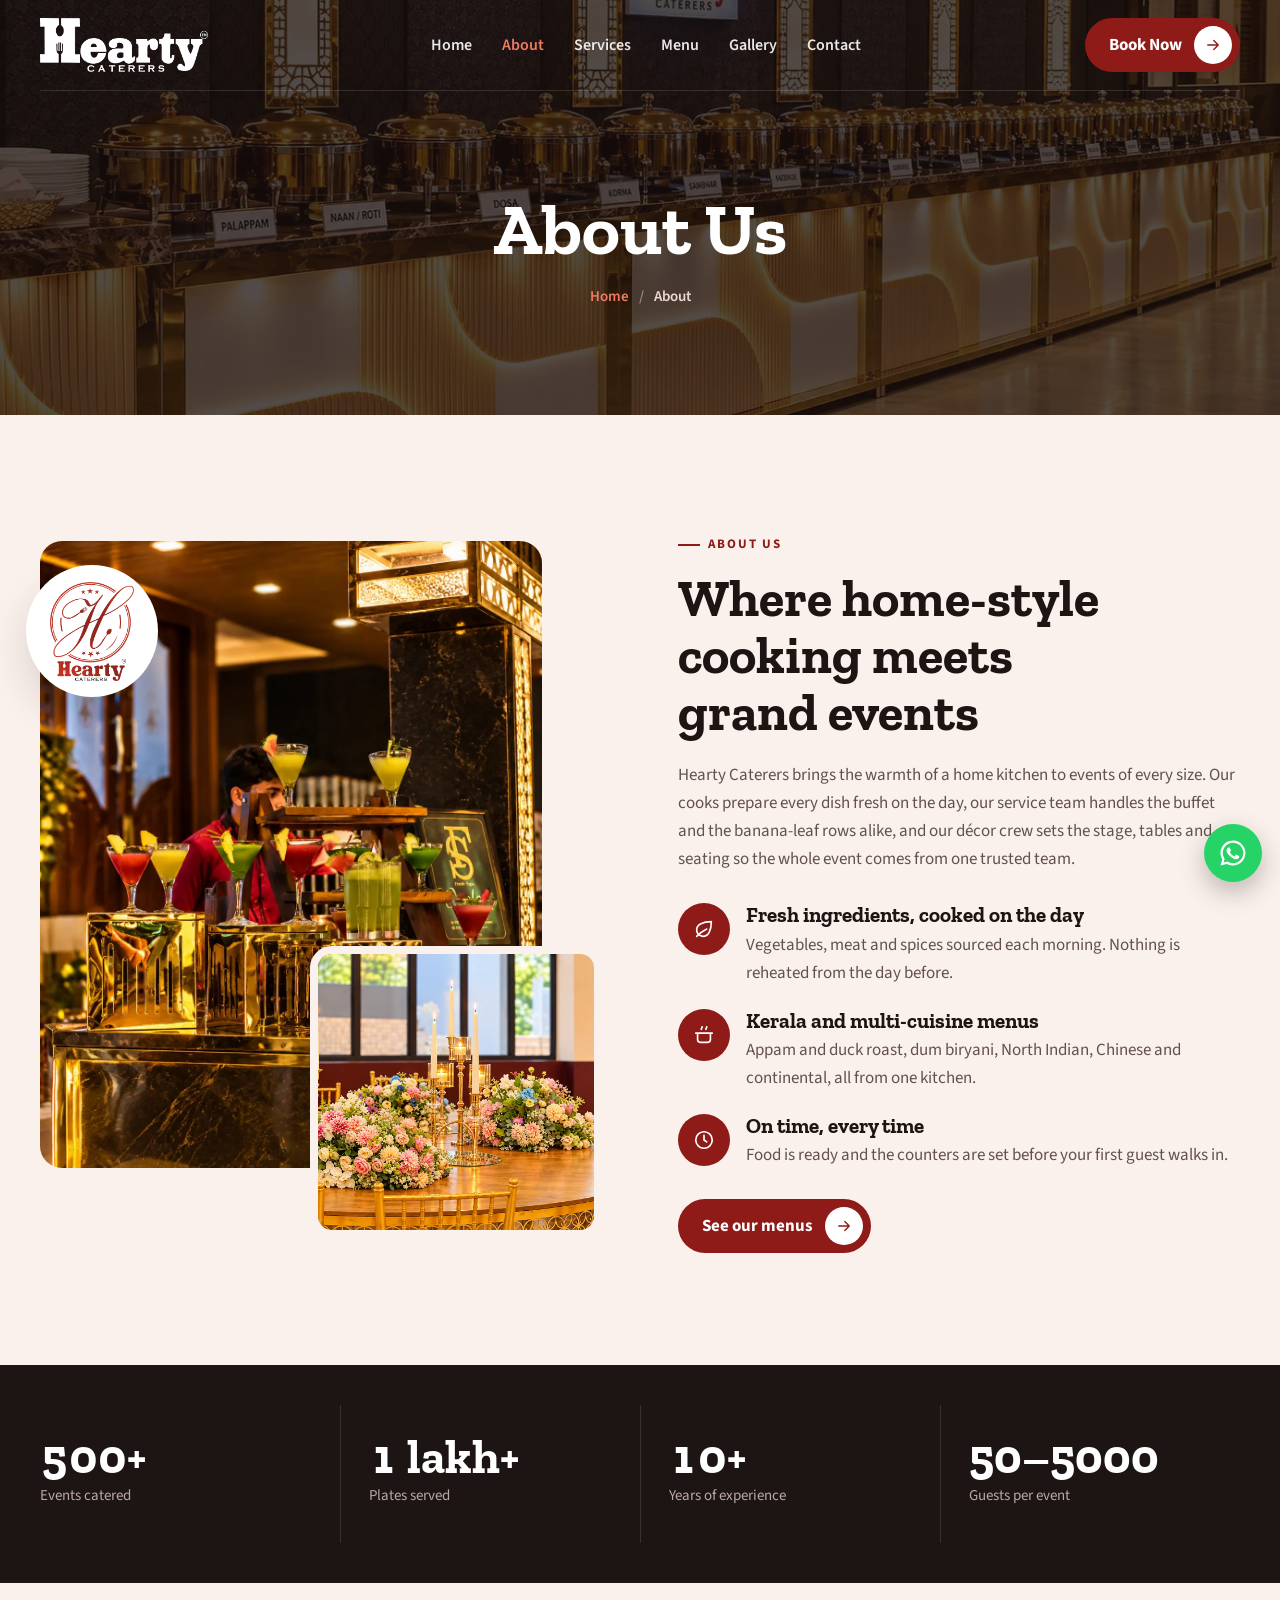
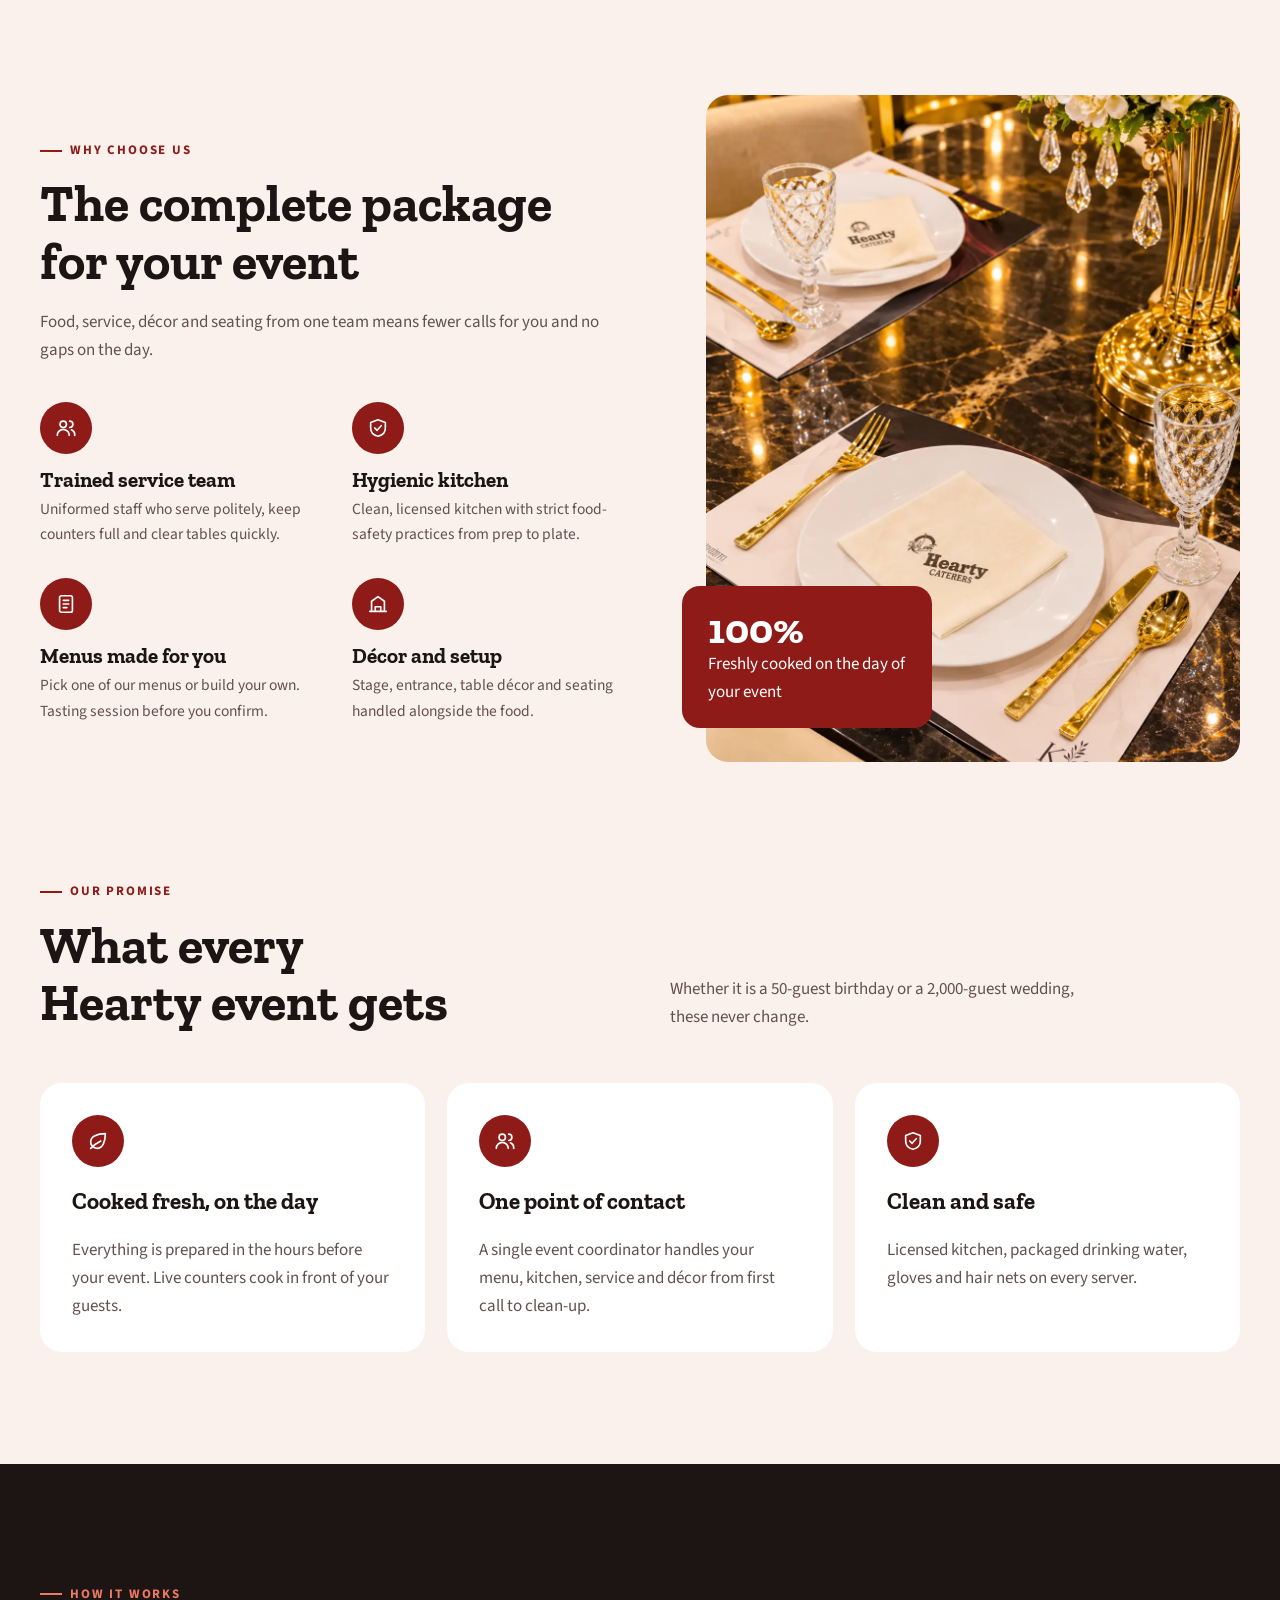
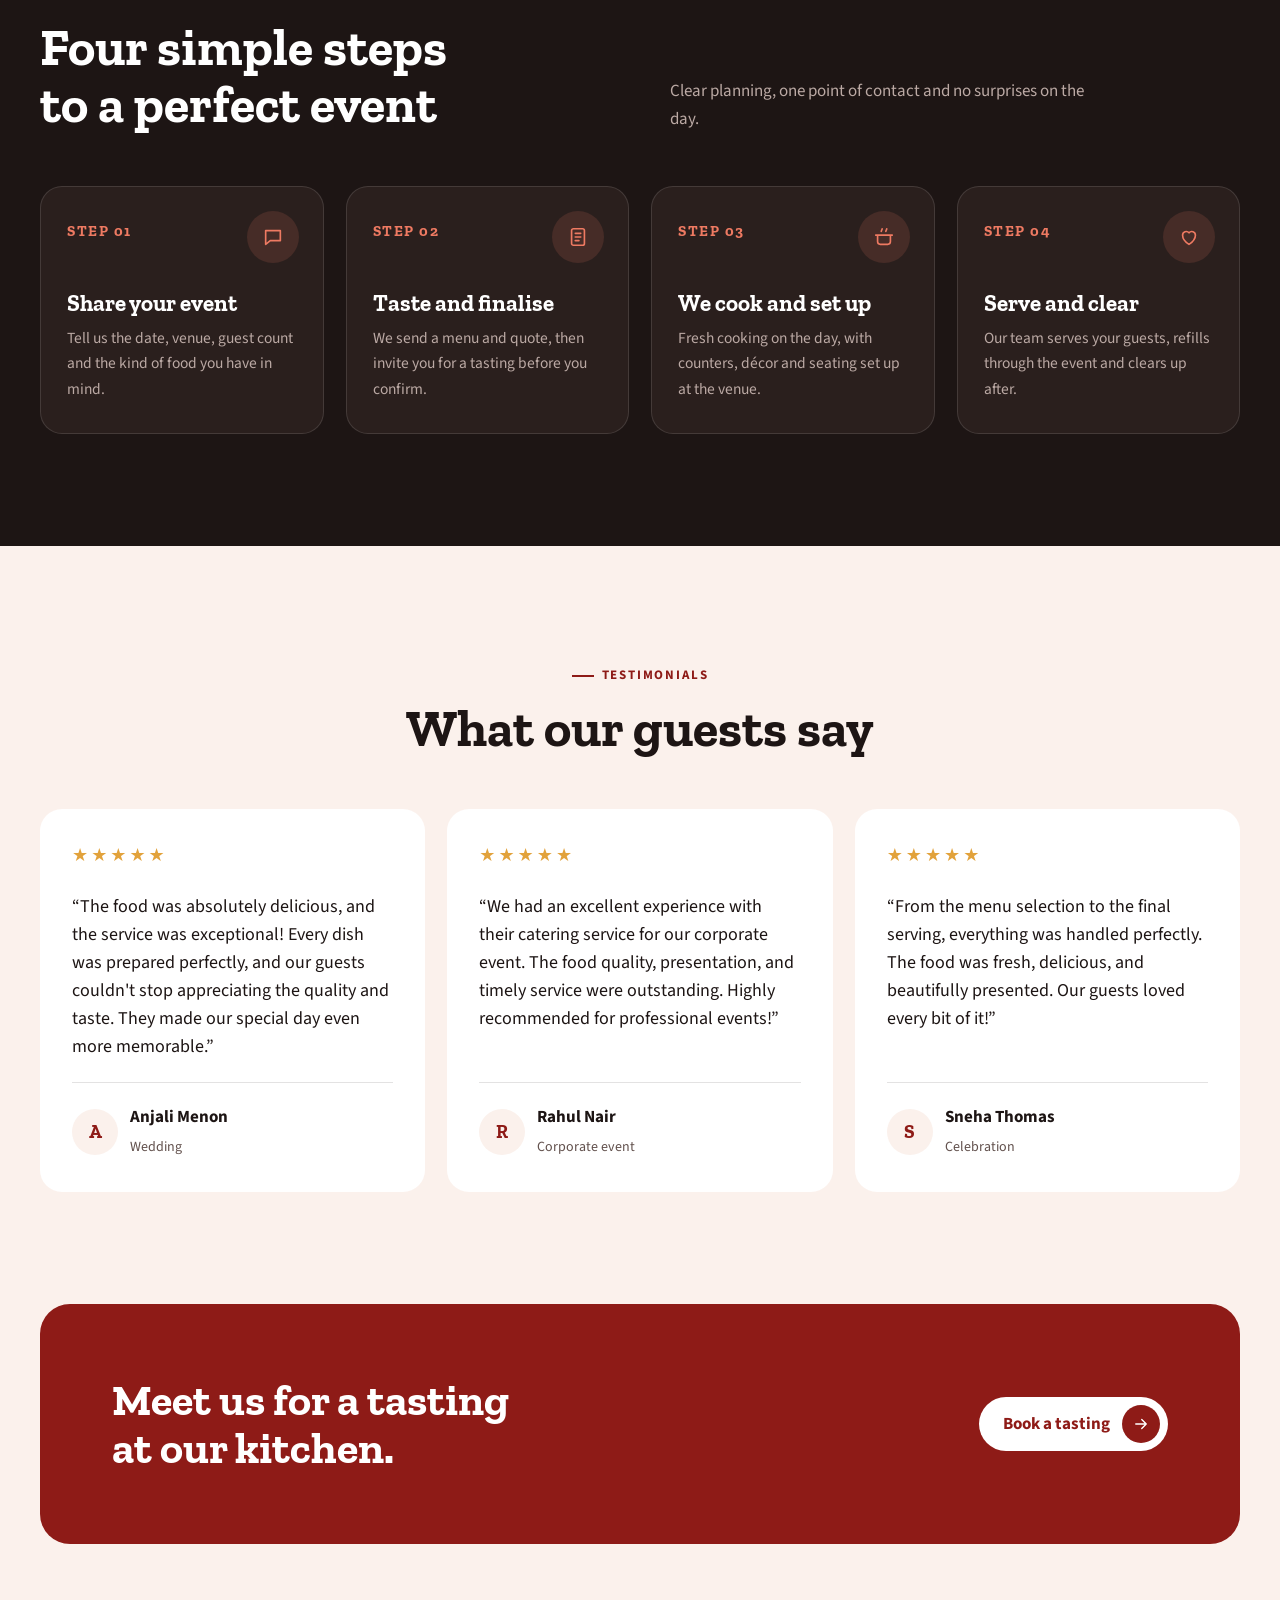
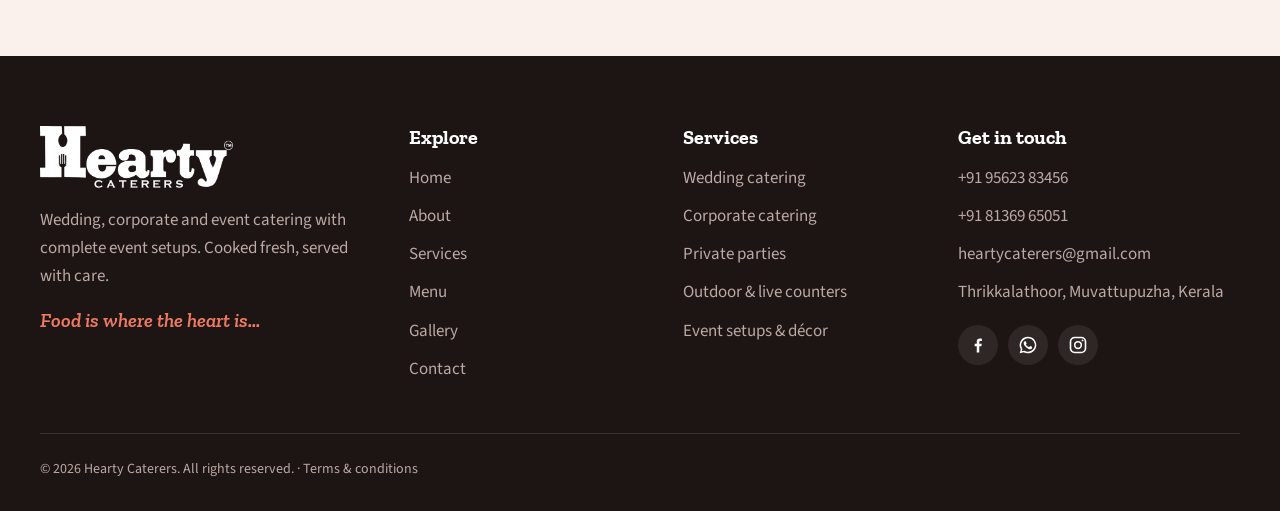
==== about.html @ d84bc8ee "Remove border lines around about-section features Co-Authored-By: Claude Opus 5.5 <noreply@anthropic" ====
<!doctype html>
<html lang="en">
<head>
<meta charset="utf-8">
<meta name="viewport" content="width=device-width, initial-scale=1, viewport-fit=cover">
<title>About Us · Hearty Caterers</title>
<meta name="description" content="About Hearty Caterers — our kitchen, our team and how we work.">
<link rel="icon" href="images/logo-badge.png">
<link rel="preconnect" href="https://fonts.googleapis.com"><link rel="preconnect" href="https://fonts.gstatic.com" crossorigin>
<link rel="stylesheet" href="https://fonts.googleapis.com/css2?family=Zilla+Slab:wght@500;600;700&amp;family=Source+Sans+3:wght@400;500;600;700&amp;display=swap">
<link rel="stylesheet" href="css/style.css?v=95508752">
</head>
<body>
<header><div class="wrap"><nav class="nav" id="nav" aria-label="Main">
<a class="logo" href="index.html" aria-label="Hearty Caterers home"><img src="images/logo-white.png" alt="Hearty Caterers"></a>
<ul><li><a href="index.html">Home</a></li><li><a href="about.html" aria-current="page">About</a></li><li><a href="services.html">Services</a></li><li><a href="menu.html">Menu</a></li><li><a href="gallery.html">Gallery</a></li><li><a href="contact.html">Contact</a></li></ul>
<a class="btn" href="contact.html#book">Book Now <span class="arr" aria-hidden="true"><svg width="18" height="18" viewBox="0 0 24 24" fill="none" stroke="currentColor" stroke-width="1.8" stroke-linecap="round" stroke-linejoin="round" aria-hidden="true"><path d="M5 12h14M13 6l6 6-6 6"/></svg></span></a>
<button class="menu-btn" id="menuBtn" aria-label="Open menu" aria-expanded="false"><svg width="22" height="22" viewBox="0 0 24 24" fill="none" stroke="currentColor" stroke-width="2"><path d="M4 7h16M4 12h16M4 17h16"/></svg></button>
</nav></div></header>
<main>

<section class="banner"><div class="bg" style="background-image:url('images/setup-buffet-counter.webp')"></div><div class="wrap">
<h1>About Us</h1><ol class="crumbs"><li><a href="index.html">Home</a></li><li>About</li></ol></div></section>
<section><div class="wrap about">
<div class="collage reveal"><img class="main" src="images/real-mocktail-counter.webp" alt="Hearty mocktail and welcome drinks counter" loading="lazy"><img class="small" src="images/setup-banquet-table.webp" alt="Banquet table with floral centrepieces set up by Hearty Caterers" loading="lazy"><div class="stamp"><img src="images/logo-badge.png" alt=""></div></div>
<div class="reveal"><span class="eyebrow">About us</span>
<h2>Where home-style cooking meets grand events</h2>
<p>Hearty Caterers brings the warmth of a home kitchen to events of every size. Our cooks prepare every dish fresh on the day, our service team handles the buffet and the banana-leaf rows alike, and our décor crew sets the stage, tables and seating so the whole event comes from one trusted team.</p>
<div class="feats">
<div class="feat"><div class="ico"><svg width="22" height="22" viewBox="0 0 24 24" fill="none" stroke="currentColor" stroke-width="1.8" stroke-linecap="round" stroke-linejoin="round" aria-hidden="true"><path d="M11 20A7 7 0 0 1 4 13c0-6 7-9 16-9 0 9-3 16-9 16z"/><path d="M4 20c4-4 7-6 11-8"/></svg></div><div><h4>Fresh ingredients, cooked on the day</h4><p>Vegetables, meat and spices sourced each morning. Nothing is reheated from the day before.</p></div></div>
<div class="feat"><div class="ico"><svg width="22" height="22" viewBox="0 0 24 24" fill="none" stroke="currentColor" stroke-width="1.8" stroke-linecap="round" stroke-linejoin="round" aria-hidden="true"><path d="M3 10h18M5 10v7a3 3 0 0 0 3 3h8a3 3 0 0 0 3-3v-7M9 6c0-1 1-2 1-3M14 6c0-1 1-2 1-3"/></svg></div><div><h4>Kerala and multi-cuisine menus</h4><p>Appam and duck roast, dum biryani, North Indian, Chinese and continental, all from one kitchen.</p></div></div>
<div class="feat"><div class="ico"><svg width="22" height="22" viewBox="0 0 24 24" fill="none" stroke="currentColor" stroke-width="1.8" stroke-linecap="round" stroke-linejoin="round" aria-hidden="true"><circle cx="12" cy="12" r="9"/><path d="M12 7v5l3 2"/></svg></div><div><h4>On time, every time</h4><p>Food is ready and the counters are set before your first guest walks in.</p></div></div>
</div>
<a class="btn" href="menu.html">See our menus <span class="arr" aria-hidden="true"><svg width="18" height="18" viewBox="0 0 24 24" fill="none" stroke="currentColor" stroke-width="1.8" stroke-linecap="round" stroke-linejoin="round" aria-hidden="true"><path d="M5 12h14M13 6l6 6-6 6"/></svg></span></a>
</div></div></section>
<section class="dark" style="padding-block:40px"><div class="wrap"><div class="stats" style="margin-top:0;border-top:0">
<div class="stat"><b>500+</b><span>Events catered</span></div>
<div class="stat"><b>1 lakh+</b><span>Plates served</span></div>
<div class="stat"><b>10+</b><span>Years of experience</span></div>
<div class="stat"><b>50–5000</b><span>Guests per event</span></div></div></div></section>
<section><div class="wrap why">
<div class="reveal"><span class="eyebrow">Why choose us</span>
<h2>The complete package for your event</h2>
<p>Food, service, décor and seating from one team means fewer calls for you and no gaps on the day.</p>
<div class="why-list">
<div><div class="ico"><svg width="22" height="22" viewBox="0 0 24 24" fill="none" stroke="currentColor" stroke-width="1.8" stroke-linecap="round" stroke-linejoin="round" aria-hidden="true"><circle cx="9" cy="8" r="3.5"/><path d="M2.5 20a6.5 6.5 0 0 1 13 0M16 4.5a3.5 3.5 0 0 1 0 7M18 14a6 6 0 0 1 3.5 6"/></svg></div><h4>Trained service team</h4><p>Uniformed staff who serve politely, keep counters full and clear tables quickly.</p></div>
<div><div class="ico"><svg width="22" height="22" viewBox="0 0 24 24" fill="none" stroke="currentColor" stroke-width="1.8" stroke-linecap="round" stroke-linejoin="round" aria-hidden="true"><path d="M12 3l8 3v6c0 5-3.5 8-8 9-4.5-1-8-4-8-9V6z"/><path d="M8.5 12l2.5 2.5 4.5-5"/></svg></div><h4>Hygienic kitchen</h4><p>Clean, licensed kitchen with strict food-safety practices from prep to plate.</p></div>
<div><div class="ico"><svg width="22" height="22" viewBox="0 0 24 24" fill="none" stroke="currentColor" stroke-width="1.8" stroke-linecap="round" stroke-linejoin="round" aria-hidden="true"><rect x="5" y="3" width="14" height="18" rx="2"/><path d="M9 8h6M9 12h6M9 16h4"/></svg></div><h4>Menus made for you</h4><p>Pick one of our menus or build your own. Tasting session before you confirm.</p></div>
<div><div class="ico"><svg width="22" height="22" viewBox="0 0 24 24" fill="none" stroke="currentColor" stroke-width="1.8" stroke-linecap="round" stroke-linejoin="round" aria-hidden="true"><path d="M3 20h18M5 20V9l7-5 7 5v11M9 20v-5h6v5"/></svg></div><h4>Décor and setup</h4><p>Stage, entrance, table décor and seating handled alongside the food.</p></div>
</div></div>
<div class="why-img reveal"><img src="images/real-place-setting.webp" alt="Gold cutlery and Hearty-branded napkin on a banquet table" loading="lazy"><div class="badge-box"><b>100%</b>Freshly cooked on the day of your event</div></div>
</div></section>
<section style="padding-top:0"><div class="wrap">
<div class="head"><div><span class="eyebrow">Our promise</span><h2>What every Hearty event gets</h2></div><p>Whether it is a 50-guest birthday or a 2,000-guest wedding, these never change.</p></div>
<div class="t-grid">
<div class="t"><div class="ico"><svg width="22" height="22" viewBox="0 0 24 24" fill="none" stroke="currentColor" stroke-width="1.8" stroke-linecap="round" stroke-linejoin="round" aria-hidden="true"><path d="M11 20A7 7 0 0 1 4 13c0-6 7-9 16-9 0 9-3 16-9 16z"/><path d="M4 20c4-4 7-6 11-8"/></svg></div><h3 style="font-size:23px">Cooked fresh, on the day</h3><p>Everything is prepared in the hours before your event. Live counters cook in front of your guests.</p></div>
<div class="t"><div class="ico"><svg width="22" height="22" viewBox="0 0 24 24" fill="none" stroke="currentColor" stroke-width="1.8" stroke-linecap="round" stroke-linejoin="round" aria-hidden="true"><circle cx="9" cy="8" r="3.5"/><path d="M2.5 20a6.5 6.5 0 0 1 13 0M16 4.5a3.5 3.5 0 0 1 0 7M18 14a6 6 0 0 1 3.5 6"/></svg></div><h3 style="font-size:23px">One point of contact</h3><p>A single event coordinator handles your menu, kitchen, service and décor from first call to clean-up.</p></div>
<div class="t"><div class="ico"><svg width="22" height="22" viewBox="0 0 24 24" fill="none" stroke="currentColor" stroke-width="1.8" stroke-linecap="round" stroke-linejoin="round" aria-hidden="true"><path d="M12 3l8 3v6c0 5-3.5 8-8 9-4.5-1-8-4-8-9V6z"/><path d="M8.5 12l2.5 2.5 4.5-5"/></svg></div><h3 style="font-size:23px">Clean and safe</h3><p>Licensed kitchen, packaged drinking water, gloves and hair nets on every server.</p></div>
</div></div></section>
<section class="dark"><div class="wrap">
<div class="head"><div><span class="eyebrow">How it works</span><h2>Four simple steps to a perfect event</h2></div><p>Clear planning, one point of contact and no surprises on the day.</p></div>
<div class="steps">
<div class="step reveal"><div class="ico"><svg width="22" height="22" viewBox="0 0 24 24" fill="none" stroke="currentColor" stroke-width="1.8" stroke-linecap="round" stroke-linejoin="round" aria-hidden="true"><path d="M4 5h16v11H9l-5 4z"/></svg></div><span class="n">STEP 01</span><h3>Share your event</h3><p>Tell us the date, venue, guest count and the kind of food you have in mind.</p></div>
<div class="step reveal"><div class="ico"><svg width="22" height="22" viewBox="0 0 24 24" fill="none" stroke="currentColor" stroke-width="1.8" stroke-linecap="round" stroke-linejoin="round" aria-hidden="true"><rect x="5" y="3" width="14" height="18" rx="2"/><path d="M9 8h6M9 12h6M9 16h4"/></svg></div><span class="n">STEP 02</span><h3>Taste and finalise</h3><p>We send a menu and quote, then invite you for a tasting before you confirm.</p></div>
<div class="step reveal"><div class="ico"><svg width="22" height="22" viewBox="0 0 24 24" fill="none" stroke="currentColor" stroke-width="1.8" stroke-linecap="round" stroke-linejoin="round" aria-hidden="true"><path d="M3 10h18M5 10v7a3 3 0 0 0 3 3h8a3 3 0 0 0 3-3v-7M9 6c0-1 1-2 1-3M14 6c0-1 1-2 1-3"/></svg></div><span class="n">STEP 03</span><h3>We cook and set up</h3><p>Fresh cooking on the day, with counters, décor and seating set up at the venue.</p></div>
<div class="step reveal"><div class="ico"><svg width="22" height="22" viewBox="0 0 24 24" fill="none" stroke="currentColor" stroke-width="1.8" stroke-linecap="round" stroke-linejoin="round" aria-hidden="true"><path d="M12 20s-7-4.5-7-10a4 4 0 0 1 7-2.6A4 4 0 0 1 19 10c0 5.5-7 10-7 10z"/></svg></div><span class="n">STEP 04</span><h3>Serve and clear</h3><p>Our team serves your guests, refills through the event and clears up after.</p></div>
</div></div></section>
<section><div class="wrap">
<div class="head center"><div><span class="eyebrow">Testimonials</span><h2>What our guests say</h2></div></div>
<div class="t-grid">
<div class="t reveal"><div class="stars" aria-label="5 out of 5">★★★★★</div><blockquote>“The food was absolutely delicious, and the service was exceptional! Every dish was prepared perfectly, and our guests couldn't stop appreciating the quality and taste. They made our special day even more memorable.”</blockquote><div class="who"><span class="avatar">A</span><div><b>Anjali Menon</b><small>Wedding</small></div></div></div>
<div class="t reveal"><div class="stars" aria-label="5 out of 5">★★★★★</div><blockquote>“We had an excellent experience with their catering service for our corporate event. The food quality, presentation, and timely service were outstanding. Highly recommended for professional events!”</blockquote><div class="who"><span class="avatar">R</span><div><b>Rahul Nair</b><small>Corporate event</small></div></div></div>
<div class="t reveal"><div class="stars" aria-label="5 out of 5">★★★★★</div><blockquote>“From the menu selection to the final serving, everything was handled perfectly. The food was fresh, delicious, and beautifully presented. Our guests loved every bit of it!”</blockquote><div class="who"><span class="avatar">S</span><div><b>Sneha Thomas</b><small>Celebration</small></div></div></div>
</div>
</div></section>
<section style="padding-top:0"><div class="wrap"><div class="cta-band reveal"><h2>Meet us for a tasting at our kitchen.</h2><a class="btn" href="contact.html#book">Book a tasting <span class="arr" aria-hidden="true"><svg width="18" height="18" viewBox="0 0 24 24" fill="none" stroke="currentColor" stroke-width="1.8" stroke-linecap="round" stroke-linejoin="round" aria-hidden="true"><path d="M5 12h14M13 6l6 6-6 6"/></svg></span></a></div></div></section>

</main>
<footer><div class="wrap">
<div class="f-grid">
<div><img src="images/logo-white.png" alt="Hearty Caterers"><p>Wedding, corporate and event catering with complete event setups. Cooked fresh, served with care.</p><p class="tagline">Food is where the heart is…</p></div>
<div><h4>Explore</h4><ul><li><a href="index.html">Home</a></li><li><a href="about.html">About</a></li><li><a href="services.html">Services</a></li><li><a href="menu.html">Menu</a></li><li><a href="gallery.html">Gallery</a></li><li><a href="contact.html">Contact</a></li></ul></div>
<div><h4>Services</h4><ul><li><a href="services.html#wedding">Wedding catering</a></li><li><a href="services.html#corporate">Corporate catering</a></li><li><a href="services.html#parties">Private parties</a></li><li><a href="services.html#outdoor">Outdoor &amp; live counters</a></li><li><a href="services.html#setups">Event setups &amp; décor</a></li></ul></div>
<div><h4>Get in touch</h4><ul><li><a href="tel:+919562383456">+91 95623 83456</a></li><li><a href="tel:+918136965051">+91 81369 65051</a></li><li><a href="mailto:heartycaterers@gmail.com">heartycaterers@gmail.com</a></li><li>Thrikkalathoor, Muvattupuzha, Kerala</li></ul><div class="socials"><a class="soc" href="https://www.facebook.com/share/14vhnPP2WJ4/" target="_blank" rel="noopener" aria-label="Facebook"><svg viewBox="0 0 24 24" width="20" height="20" fill="currentColor" aria-hidden="true"><path d="M13.5 21v-7.5h2.6l.4-3h-3V8.6c0-.9.3-1.5 1.5-1.5h1.6V4.4c-.3 0-1.2-.1-2.3-.1-2.3 0-3.8 1.4-3.8 3.9v2.3H8v3h2.5V21h3Z"/></svg></a><a class="soc" href="https://wa.me/919562383456" target="_blank" rel="noopener" aria-label="WhatsApp"><svg viewBox="0 0 24 24" width="20" height="20" fill="currentColor" aria-hidden="true"><path d="M12 2a10 10 0 0 0-8.6 15.1L2 22l5-1.3A10 10 0 1 0 12 2Zm0 18.2a8.2 8.2 0 0 1-4.2-1.2l-.3-.2-3 .8.8-2.9-.2-.3A8.2 8.2 0 1 1 12 20.2Zm4.5-6.1c-.2-.1-1.5-.7-1.7-.8s-.4-.1-.6.1-.7.8-.8 1-.3.2-.5.1a6.7 6.7 0 0 1-3.3-2.9c-.3-.4.2-.4.7-1.4a.5.5 0 0 0 0-.4l-.8-1.8c-.2-.5-.4-.4-.6-.4h-.5a.9.9 0 0 0-.7.3 2.8 2.8 0 0 0-.9 2.1 4.9 4.9 0 0 0 1 2.6 11.2 11.2 0 0 0 4.3 3.8c1.6.7 2.2.7 3 .6a2.6 2.6 0 0 0 1.7-1.2 2.1 2.1 0 0 0 .1-1.2c0-.2-.2-.3-.4-.4Z"/></svg></a><a class="soc" href="https://www.instagram.com/hearty_caterers/" target="_blank" rel="noopener" aria-label="Instagram"><svg viewBox="0 0 24 24" width="20" height="20" fill="none" stroke="currentColor" stroke-width="1.9" aria-hidden="true"><rect x="3" y="3" width="18" height="18" rx="5"/><circle cx="12" cy="12" r="4"/><circle cx="17.5" cy="6.5" r="1.1" fill="currentColor" stroke="none"/></svg></a></div></div>
</div>
<div class="f-bottom"><span>© 2026 Hearty Caterers. All rights reserved. · <a href="menu.html#terms">Terms &amp; conditions</a></span></div>
</div></footer>
<a class="wa-float" href="https://wa.me/919562383456?text=Hi%20Hearty%20Caterers%2C%20I%27d%20like%20to%20know%20more%20about%20your%20catering." target="_blank" rel="noopener" aria-label="Chat on WhatsApp"><svg viewBox="0 0 24 24" width="30" height="30" fill="currentColor" aria-hidden="true"><path d="M12 2a10 10 0 0 0-8.6 15.1L2 22l5-1.3A10 10 0 1 0 12 2Zm0 18.2a8.2 8.2 0 0 1-4.2-1.2l-.3-.2-3 .8.8-2.9-.2-.3A8.2 8.2 0 1 1 12 20.2Zm4.5-6.1c-.2-.1-1.5-.7-1.7-.8s-.4-.1-.6.1-.7.8-.8 1-.3.2-.5.1a6.7 6.7 0 0 1-3.3-2.9c-.3-.4.2-.4.7-1.4a.5.5 0 0 0 0-.4l-.8-1.8c-.2-.5-.4-.4-.6-.4h-.5a.9.9 0 0 0-.7.3 2.8 2.8 0 0 0-.9 2.1 4.9 4.9 0 0 0 1 2.6 11.2 11.2 0 0 0 4.3 3.8c1.6.7 2.2.7 3 .6a2.6 2.6 0 0 0 1.7-1.2 2.1 2.1 0 0 0 .1-1.2c0-.2-.2-.3-.4-.4Z"/></svg></a>
<script src="js/main.js?v=95508752"></script>
</body>
</html>
---- css/style.css ----
/* Layout: Caterix rhythm — dark photo hero, then light blush and warm-ink sections alternating; pill CTAs with a round arrow; rounded photo frames. */
:root{
  --ink:#1D1514;        /* dark sections, headings */
  --ink-2:#2A1F1D;      /* cards on dark */
  --maroon:#8E1B17;     /* logo maroon, primary accent on light */
  --red:#C8392C;        /* hover / accent on dark */
  --coral:#EE7A62;      /* small accents on dark (legible) */
  --blush:#FBF1EC;      /* light section ground */
  --paper:#FFFFFF;
  --text:#62514D;       /* body copy on light */
  --muted-d:#BBA9A4;    /* body copy on dark */
  --line:rgba(29,21,20,.12);
  --line-d:rgba(255,255,255,.12);
  --display:"Zilla Slab", Rockwell, "Roboto Slab", Georgia, serif;
  --body:"Source Sans 3", "Segoe UI", system-ui, -apple-system, sans-serif;
  --r:22px;
  color-scheme:light;
}
*{box-sizing:border-box}
html{scroll-behavior:smooth}
@media (prefers-reduced-motion:reduce){html{scroll-behavior:auto}*{transition:none!important;animation:none!important}}
body{margin:0;background:var(--blush);color:var(--text);font-family:var(--body);font-size:17px;line-height:1.65;-webkit-font-smoothing:antialiased}
img{max-width:100%;display:block}
a{color:inherit}
h1,h2,h3,h4{font-family:var(--display);color:var(--ink);line-height:1.1;margin:0;text-wrap:balance;font-weight:700}
p{margin:0}
.wrap{width:100%;max-width:1240px;margin:0 auto;padding-inline:20px}
section{padding-block:clamp(64px,9vw,112px)}
.dark{background:var(--ink);color:var(--muted-d)}
.dark h2,.dark h3,.dark h4{color:#fff}

/* eyebrow + section head */
.eyebrow{display:inline-flex;align-items:center;gap:8px;font-size:13px;font-weight:700;letter-spacing:.14em;text-transform:uppercase;color:var(--maroon);margin-bottom:14px}
.eyebrow::before{content:"";width:22px;height:2px;background:currentColor}
.dark .eyebrow,.contact-card .eyebrow{color:var(--coral)}
.head{display:grid;grid-template-columns:1fr 1fr;gap:24px 60px;align-items:end;margin-bottom:52px}
.head h2{font-size:clamp(32px,4.4vw,52px)}
.head p{max-width:52ch}
.head.center{grid-template-columns:1fr;text-align:center;justify-items:center}
@media (max-width:820px){.head{grid-template-columns:1fr}}

/* buttons */
.btn{display:inline-flex;align-items:center;gap:12px;padding:8px 8px 8px 24px;border-radius:999px;background:var(--maroon);color:#fff;font-weight:700;text-decoration:none;border:0;font:inherit;font-weight:700;cursor:pointer;transition:background .25s}
.btn .arr{width:38px;height:38px;border-radius:50%;background:#fff;color:var(--maroon);display:grid;place-items:center;transition:transform .25s}
.btn:hover{background:var(--red)}
.btn:hover .arr{transform:rotate(-45deg)}
.btn:focus-visible,a:focus-visible,button:focus-visible,input:focus-visible,select:focus-visible,textarea:focus-visible{outline:3px solid var(--coral);outline-offset:3px}
.btn.ghost{background:transparent;color:#fff;box-shadow:inset 0 0 0 1.5px rgba(255,255,255,.4)}
.btn.ghost .arr{background:var(--maroon);color:#fff}

/* header */
header{position:absolute;inset:0 0 auto;z-index:20;padding-top:env(safe-area-inset-top,0px)}
.nav{display:flex;align-items:center;justify-content:space-between;gap:24px;padding-block:18px;border-bottom:1px solid var(--line-d)}
.nav .logo img{height:54px;width:auto}
.nav ul{display:flex;gap:30px;list-style:none;margin:0;padding:0}
.nav ul a{color:#fff;text-decoration:none;font-weight:600;font-size:16px;opacity:.9}
.nav ul a:hover{opacity:1;color:var(--coral)}
.menu-btn{display:none;background:none;border:1.5px solid var(--line-d);color:#fff;border-radius:12px;width:46px;height:46px;cursor:pointer}
@media (max-width:980px){.nav ul,.nav .btn{display:none}.menu-btn{display:grid;place-items:center}
  .nav.open ul{display:flex;flex-direction:column;position:absolute;left:20px;right:20px;top:92px;background:var(--ink-2);padding:22px;border-radius:18px;gap:16px}}

/* hero */
.hero{position:relative;background:var(--ink);color:#EAD9D3;padding-block:170px 0;overflow:hidden}
.hero .bg{position:absolute;inset:0;background-size:cover;background-position:center;transform:scale(1.04)}
.hero::after{content:"";position:absolute;inset:0;background:linear-gradient(90deg,rgba(22,14,13,.92) 0%,rgba(22,14,13,.72) 48%,rgba(22,14,13,.35) 100%)}
.hero .wrap{position:relative;z-index:2}
.tag{display:inline-flex;align-items:center;gap:8px;padding:7px 14px;border-radius:999px;border:1px solid var(--line-d);background:rgba(255,255,255,.06);font-size:14px;font-weight:600;color:#fff;margin-bottom:22px}
.tag svg{color:var(--coral)}
.hero h1{color:#fff;font-size:clamp(42px,6.6vw,80px);max-width:13ch;font-weight:700}
.hero h1 em{font-style:normal;color:var(--coral)}
.hero .lead{max-width:56ch;margin-top:22px;font-size:19px}
.hero .ctas{display:flex;flex-wrap:wrap;gap:14px;margin-top:34px;align-items:center}
.stats{display:grid;grid-template-columns:repeat(4,1fr);margin-top:90px;border-top:1px solid var(--line-d)}
.stat{padding:28px 20px 34px 0}
.stat+.stat{padding-left:28px;border-left:1px solid var(--line-d)}
.stat b{display:block;font-family:var(--display);font-size:clamp(34px,4vw,48px);color:#fff;line-height:1;font-variant-numeric:tabular-nums}
.stat span{font-size:15px}
@media (max-width:760px){.stats{grid-template-columns:1fr 1fr}.stat:nth-child(3){padding-left:0;border-left:0}.stat:nth-child(n+3){border-top:1px solid var(--line-d)}}

/* about */
.about{display:grid;grid-template-columns:1fr 1fr;gap:clamp(40px,6vw,90px);align-items:center}
.collage{position:relative;padding:0 60px 70px 0}
.collage .main{border-radius:var(--r);aspect-ratio:4/5;object-fit:cover;width:100%}
.collage .small{position:absolute;right:0;bottom:0;width:52%;aspect-ratio:1;object-fit:cover;border-radius:var(--r);border:8px solid var(--blush)}
.stamp{position:absolute;left:-14px;top:24px;background:#fff;border-radius:50%;width:132px;height:132px;display:grid;place-items:center;box-shadow:0 18px 40px rgba(29,21,20,.14)}
.stamp img{width:84px}
@media (max-width:900px){.stamp{display:none}}
.about h2{font-size:clamp(32px,4.4vw,52px);margin-bottom:20px}
.feats{display:grid;gap:22px;margin:30px 0}
.feat{display:grid;grid-template-columns:52px 1fr;gap:16px}
.ico{width:52px;height:52px;border-radius:50%;background:var(--maroon);color:#fff;display:grid;place-items:center}
.feat h4{font-size:21px;margin-bottom:4px}
@media (max-width:900px){.about{grid-template-columns:1fr}.collage{max-width:560px}}

/* services */
.svc-grid{display:grid;grid-template-columns:repeat(4,1fr);gap:22px}
.svc{position:relative;border-radius:var(--r);overflow:hidden;min-height:440px;display:flex;align-items:flex-end;isolation:isolate;text-decoration:none}
.svc img{position:absolute;inset:0;width:100%;height:100%;object-fit:cover;z-index:-2;transition:transform .6s}
.svc::before{content:"";position:absolute;inset:0;z-index:-1;background:linear-gradient(180deg,rgba(22,14,13,0) 30%,rgba(22,14,13,.92) 100%)}
.svc:hover img{transform:scale(1.06)}
.svc .body{padding:26px}
.svc h3{font-size:25px;margin-bottom:8px}
.svc p{font-size:15.5px;color:#E2D2CD}
.svc .more{margin-top:16px;display:inline-flex;align-items:center;gap:8px;font-weight:700;color:var(--coral);font-size:15px}
@media (max-width:1060px){.svc-grid{grid-template-columns:1fr 1fr}}
@media (max-width:560px){.svc-grid{grid-template-columns:1fr}.svc{min-height:360px}}
.ribbon{margin-top:46px;display:flex;flex-wrap:wrap;justify-content:center;align-items:center;gap:10px 18px;text-align:center}
.ribbon a{color:var(--coral);font-weight:700}

/* why */
.why{display:grid;grid-template-columns:1.05fr .95fr;gap:clamp(40px,6vw,80px);align-items:center}
.why h2{font-size:clamp(32px,4.4vw,52px);margin-bottom:18px}
.why-list{display:grid;grid-template-columns:1fr 1fr;gap:30px 34px;margin-top:38px}
.why-list h4{font-size:21px;margin:14px 0 6px}
.why-list p{font-size:15.5px}
.why-img{position:relative}
.why-img img{border-radius:var(--r);aspect-ratio:4/5;object-fit:cover;width:100%}
.badge-box{position:absolute;left:-24px;bottom:34px;background:var(--maroon);color:#fff;border-radius:18px;padding:22px 26px;max-width:250px}
.badge-box b{font-family:var(--display);font-size:42px;display:block;line-height:1}
@media (max-width:900px){.why{grid-template-columns:1fr}.badge-box{left:16px}}
@media (max-width:520px){.why-list{grid-template-columns:1fr}}

/* setups (client's real photos) */
.setup-grid{display:grid;grid-template-columns:1.4fr 1fr 1fr;grid-template-rows:280px 280px;gap:18px}
.setup-grid figure{margin:0;position:relative;border-radius:var(--r);overflow:hidden}
.setup-grid figure:first-child{grid-row:span 2}
.setup-grid img{width:100%;height:100%;object-fit:cover;transition:transform .6s}
.setup-grid figure:hover img{transform:scale(1.05)}
.setup-grid figcaption{position:absolute;left:14px;bottom:14px;background:rgba(255,255,255,.94);color:var(--ink);font-weight:700;font-size:14px;padding:7px 14px;border-radius:999px}
@media (max-width:860px){.setup-grid{grid-template-columns:1fr 1fr;grid-template-rows:auto}.setup-grid figure{aspect-ratio:4/3}.setup-grid figure:first-child{grid-column:span 2;grid-row:auto;aspect-ratio:16/10}}

/* menu */
.menu-tabs{display:flex;flex-wrap:wrap;gap:10px;justify-content:center;margin-bottom:40px}
.menu-tabs button{font:inherit;font-weight:700;font-size:15px;padding:10px 20px;border-radius:999px;border:1.5px solid var(--line);background:#fff;color:var(--ink);cursor:pointer}
.menu-tabs button[aria-selected="true"]{background:var(--maroon);border-color:var(--maroon);color:#fff}
.menu-panel{display:grid;grid-template-columns:.9fr 1.1fr;gap:clamp(30px,5vw,64px);align-items:center;background:#fff;border-radius:28px;padding:clamp(18px,3vw,30px)}
.menu-panel img{border-radius:20px;aspect-ratio:5/4;object-fit:cover;width:100%}
.menu-panel h3{font-size:clamp(28px,3.2vw,38px);margin-bottom:10px}
.dishes{list-style:none;padding:0;margin:24px 0 28px;display:grid;grid-template-columns:1fr 1fr;gap:0 30px}
.dishes li{padding:12px 0;border-bottom:1px dashed var(--line);color:var(--ink);font-weight:600;display:flex;justify-content:space-between;gap:10px}
.dishes li span{color:var(--text);font-weight:400;font-size:14px}
@media (max-width:860px){.menu-panel{grid-template-columns:1fr}}
@media (max-width:520px){.dishes{grid-template-columns:1fr}}

/* process */
.steps{display:grid;grid-template-columns:repeat(4,1fr);gap:22px;counter-reset:s}
.step{background:var(--ink-2);border:1px solid var(--line-d);border-radius:var(--r);padding:30px 26px;position:relative}
.step .n{font-family:var(--display);font-size:15px;font-weight:700;color:var(--coral);letter-spacing:.1em}
.step h3{font-size:23px;margin:46px 0 10px}
.step p{font-size:15.5px}
.step .ico{position:absolute;right:24px;top:24px;background:rgba(238,122,98,.14);color:var(--coral)}
@media (max-width:980px){.steps{grid-template-columns:1fr 1fr}}
@media (max-width:540px){.steps{grid-template-columns:1fr}}

/* testimonials */
.t-grid{display:grid;grid-template-columns:repeat(3,1fr);gap:22px}
.t{background:#fff;border-radius:var(--r);padding:32px;display:flex;flex-direction:column;gap:22px}
.stars{color:#E2A23B;letter-spacing:3px;font-size:18px}
.t blockquote{margin:0;color:var(--ink);font-size:18px;line-height:1.55}
.t .who{margin-top:auto;display:flex;align-items:center;gap:12px;padding-top:20px;border-top:1px solid var(--line)}
.avatar{width:46px;height:46px;border-radius:50%;background:var(--blush);color:var(--maroon);display:grid;place-items:center;font-family:var(--display);font-weight:700;font-size:19px}
.who b{display:block;color:var(--ink)}
.who small{font-size:14px}
.demo-note{display:inline-block;margin-top:26px;font-size:13px;font-weight:600;color:var(--maroon);background:rgba(142,27,23,.08);padding:6px 12px;border-radius:999px}
@media (max-width:900px){.t-grid{grid-template-columns:1fr}}

/* gallery */
.gal{display:grid;grid-template-columns:repeat(4,1fr);grid-auto-rows:220px;gap:16px}
.gal img{width:100%;height:100%;object-fit:cover;border-radius:18px}
.gal .tall{grid-row:span 2}
.gal .wide{grid-column:span 2}
@media (max-width:820px){.gal{grid-template-columns:1fr 1fr;grid-auto-rows:180px}}

/* faq + contact */
.faq-wrap{display:grid;grid-template-columns:.85fr 1.15fr;gap:clamp(30px,5vw,70px);align-items:start}
.contact-card{background:var(--ink);color:var(--muted-d);border-radius:28px;padding:34px;display:grid;gap:22px}
.contact-card h3{color:#fff;font-size:28px}
.c-row{display:grid;grid-template-columns:48px 1fr;gap:14px;align-items:center}
.c-row .ico{width:48px;height:48px;background:rgba(238,122,98,.14);color:var(--coral)}
.c-row small{display:block;font-size:13px;letter-spacing:.08em;text-transform:uppercase}
.c-row b{color:#fff;font-size:18px;word-break:break-word}
details{background:#fff;border-radius:18px;padding:4px 24px;margin-bottom:14px}
summary{cursor:pointer;list-style:none;padding:18px 0;font-family:var(--display);font-size:20px;font-weight:600;color:var(--ink);display:flex;justify-content:space-between;gap:16px}
summary::-webkit-details-marker{display:none}
summary::after{content:"+";color:var(--maroon);font-size:26px;line-height:1}
details[open] summary::after{content:"–"}
details p{padding-bottom:20px}
@media (max-width:900px){.faq-wrap{grid-template-columns:1fr}}

/* booking */
.book{display:grid;grid-template-columns:1fr 1fr;gap:0;border-radius:30px;overflow:hidden;background:var(--ink-2)}
.book .pic{position:relative;min-height:360px}
.book .pic img{position:absolute;inset:0;width:100%;height:100%;object-fit:cover}
.book form{padding:clamp(26px,4vw,48px);display:grid;grid-template-columns:1fr 1fr;gap:16px}
.book form h2{grid-column:1/-1;font-size:clamp(28px,3.4vw,40px);margin-bottom:6px}
.book label{display:grid;gap:6px;font-size:14px;font-weight:600;color:#E2D2CD}
.book .full{grid-column:1/-1}
.book input,.book select,.book textarea{font:inherit;font-size:16px;color:#fff;background:rgba(255,255,255,.06);border:1px solid var(--line-d);border-radius:12px;padding:12px 14px;width:100%;min-width:0}
.book select option{color:#111}
.book textarea{min-height:96px;resize:vertical}
.book .ok{grid-column:1/-1;color:var(--coral);font-weight:700}
@media (max-width:900px){.book{grid-template-columns:1fr}.book .pic{min-height:240px}}
@media (max-width:520px){.book form{grid-template-columns:1fr}}

/* footer */
footer{background:var(--ink);color:var(--muted-d);padding-block:70px 30px;padding-bottom:calc(30px + env(safe-area-inset-bottom,0px))}
.f-grid{display:grid;grid-template-columns:1.4fr 1fr 1fr 1.2fr;gap:40px}
.f-grid img{height:62px;width:auto;margin-bottom:18px}
footer h4{color:#fff;font-size:20px;margin-bottom:16px}
footer ul{list-style:none;padding:0;margin:0;display:grid;gap:10px}
footer a{text-decoration:none}
footer a:hover{color:var(--coral)}
.f-bottom{margin-top:50px;padding-top:24px;border-top:1px solid var(--line-d);display:flex;flex-wrap:wrap;justify-content:space-between;gap:12px;font-size:14px}
@media (max-width:900px){.f-grid{grid-template-columns:1fr 1fr}}
@media (max-width:520px){.f-grid{grid-template-columns:1fr}}

.reveal{transition:transform .8s ease, opacity .8s ease}
.reveal.pre{transform:translateY(18px)}


.ribbon{display:block}
.more-link{margin-top:30px;text-align:center;color:var(--text)}
.more-link a{color:var(--maroon);font-weight:700}
.socials{display:flex;gap:10px;margin-top:18px}
.soc{width:40px;height:40px;border-radius:50%;display:grid;place-items:center;background:rgba(255,255,255,.08);color:#fff;transition:background .2s}
.soc:hover{background:var(--maroon);color:#fff}
.wa-float{position:fixed;right:18px;bottom:calc(18px + env(safe-area-inset-bottom,0px));z-index:60;width:58px;height:58px;border-radius:50%;background:#25D366;color:#fff;display:grid;place-items:center;box-shadow:0 10px 26px rgba(0,0,0,.25);transition:transform .25s,opacity .3s,visibility .3s}
.wa-float:hover{transform:scale(1.06)}
.wa-float.hide{opacity:0;visibility:hidden;pointer-events:none}
@media (max-width:760px){
  .head.center{text-align:left;justify-items:start}
  .why-list{grid-template-columns:1fr 1fr;gap:26px 18px}
  .why-list h4{font-size:18px}
  .why-list p{font-size:14.5px}
}
@media (max-width:520px){
  .f-grid{grid-template-columns:1fr 1fr;gap:34px 20px}
  .f-grid>div:first-child,.f-grid>div:last-child{grid-column:1/-1}
  .f-bottom{flex-direction:column;align-items:center;text-align:center}
}
.stat b{white-space:nowrap}
@media (max-width:760px){.stat b{font-size:clamp(26px,8vw,34px)}.stat+.stat{padding-left:18px}.stat:nth-child(3){padding-left:0}}
/* Codescape footer credit */
.credit{display:inline-flex;align-items:center;gap:8px;text-decoration:none;color:var(--muted-d);font-size:.8rem;opacity:.8;transition:opacity .2s}
.credit:hover,.credit:focus-visible{opacity:1}
.credit img{height:10px;width:auto;opacity:.9}
.wa-row{display:flex;flex-wrap:wrap;gap:10px}
.wa{display:inline-flex;align-items:center;gap:8px;padding:9px 16px;border-radius:999px;background:#1F8F4E;color:#fff;font-weight:700;font-size:15px;text-decoration:none}
.wa:hover{background:#18763F}
/* custom menu */
.how{display:grid;grid-template-columns:repeat(3,1fr);gap:14px;margin-bottom:30px}
.how div{display:flex;gap:14px;align-items:center;background:#fff;border-radius:16px;padding:16px 18px;color:var(--ink);font-weight:600}
.how b{flex:none;width:36px;height:36px;border-radius:50%;background:var(--maroon);color:#fff;display:grid;place-items:center;font-family:var(--display);font-size:17px}
@media (max-width:760px){.how{grid-template-columns:1fr}}
.cchips{display:flex;flex-wrap:wrap;gap:8px;margin-bottom:28px}
.cchips .chip{text-decoration:none;background:#fff;border:1px solid var(--line)}
.cchips .chip:hover{border-color:var(--maroon);color:var(--maroon)}
.cgrid{columns:3 280px;column-gap:20px}
.ccard{break-inside:avoid;background:#fff;border-radius:20px;padding:22px 24px;margin-bottom:20px;scroll-margin-top:24px}
.ccard h3{font-size:22px;display:flex;justify-content:space-between;align-items:baseline;gap:10px;padding-bottom:12px;border-bottom:2px solid var(--maroon);margin-bottom:6px}
.ccard h3 small{font-family:var(--body);font-size:13px;font-weight:700;color:var(--maroon);font-variant-numeric:tabular-nums}
.ccard ul{list-style:none;margin:0;padding:0}
.ccard li{display:flex;align-items:center;gap:10px;padding:9px 0;border-bottom:1px dashed var(--line);color:var(--ink);font-weight:600;font-size:16px}
.ccard li:last-child{border-bottom:0}
.cnote{display:flex;flex-wrap:wrap;justify-content:space-between;align-items:center;gap:18px 30px;background:var(--ink);color:var(--muted-d);border-radius:22px;padding:26px 30px;margin-top:10px}
.cnote h3{color:#fff;font-size:24px;margin-bottom:4px}
.cnote .call small{display:block;font-size:13px;letter-spacing:.08em;text-transform:uppercase}
.cnote .call b{color:#fff;font-size:24px;font-family:var(--display)}
.terms{margin-top:34px;padding-top:20px;border-top:1px solid var(--line);font-size:14px;max-width:760px}
.terms h3{font-family:var(--body);font-size:13px;font-weight:700;letter-spacing:.12em;text-transform:uppercase;color:var(--text);margin-bottom:8px}
.terms ul{margin:0;padding-left:18px;display:grid;gap:4px}
[hidden]{display:none!important}
.mb-head .eyebrow{color:var(--coral)}
.tagline{font-family:var(--display);font-style:italic;font-weight:600;color:var(--coral);font-size:20px;margin-top:14px}
.nav ul a[aria-current="page"]{color:var(--coral);opacity:1}
/* inner page banner */
.banner{position:relative;background:var(--ink);padding-block:190px 90px;overflow:hidden;text-align:center}
.banner .bg{position:absolute;inset:0;background-size:cover;background-position:center}
.banner::after{content:"";position:absolute;inset:0;background:rgba(22,14,13,.74)}
.banner .wrap{position:relative;z-index:2}
.banner h1{color:#fff;font-size:clamp(40px,6vw,72px)}
.crumbs{display:inline-flex;gap:10px;margin-top:16px;color:#EAD9D3;font-weight:600;font-size:15px;list-style:none;padding:0}
.crumbs a{text-decoration:none;color:var(--coral)}
.crumbs li+li::before{content:"/";margin-right:10px;opacity:.5}
/* teaser cards for menus on home */
.menu-cards{display:grid;grid-template-columns:1fr 1fr;gap:22px}
.mcard{display:grid;grid-template-columns:200px 1fr;gap:24px;background:#fff;border-radius:var(--r);padding:18px;align-items:center;text-decoration:none}
.mcard img{width:100%;aspect-ratio:1;object-fit:cover;border-radius:16px}
.mcard h3{font-size:26px;margin:4px 0 8px}
.mcard .chips{display:flex;flex-wrap:wrap;gap:6px;margin:12px 0 14px}
.chip{font-size:13px;font-weight:600;padding:4px 10px;border-radius:999px;background:var(--blush);color:var(--ink)}
.mcard .go{font-weight:700;color:var(--maroon);display:inline-flex;gap:8px;align-items:center}
@media (max-width:900px){.menu-cards{grid-template-columns:1fr}}
@media (max-width:520px){.mcard{grid-template-columns:1fr}}
/* cta band */
.cta-band{position:relative;border-radius:30px;overflow:hidden;padding:clamp(40px,6vw,72px);background:var(--maroon);color:#F6DCD6;display:flex;flex-wrap:wrap;gap:24px 40px;align-items:center;justify-content:space-between}
.cta-band h2{color:#fff;font-size:clamp(30px,3.6vw,44px);max-width:20ch}
.cta-band .btn{background:#fff;color:var(--maroon)}
.cta-band .btn .arr{background:var(--maroon);color:#fff}
.cta-band .btn:hover{background:var(--blush)}
/* services detail rows */
.svc-rows{display:grid;gap:clamp(48px,7vw,90px)}
.svc-row{display:grid;grid-template-columns:1fr 1fr;gap:clamp(30px,5vw,70px);align-items:center}
.svc-row:nth-child(even) .pic{order:2}
.svc-row .pic img{border-radius:var(--r);aspect-ratio:5/4;object-fit:cover;width:100%}
.svc-row h2{font-size:clamp(30px,3.6vw,44px);margin-bottom:14px}
.ticks{list-style:none;padding:0;margin:22px 0 28px;display:grid;grid-template-columns:1fr 1fr;gap:10px 20px}
.ticks li{display:flex;gap:10px;align-items:flex-start;color:var(--ink);font-weight:600}
.ticks svg{color:var(--maroon);flex:none;margin-top:4px}
@media (max-width:860px){.svc-row{grid-template-columns:1fr}.svc-row:nth-child(even) .pic{order:0}}
@media (max-width:480px){.ticks{grid-template-columns:1fr}}
/* full menus */
.menu-switch{display:flex;flex-wrap:wrap;gap:10px;justify-content:center;margin-bottom:18px}
.legend{display:flex;flex-wrap:wrap;justify-content:center;gap:8px 22px;font-size:14px;margin-bottom:44px}
.legend span{display:inline-flex;align-items:center;gap:8px}
.mark{flex:none;width:14px;height:14px;border:1.6px solid;border-radius:2px;display:inline-grid;place-items:center}
.mark::after{content:"";width:6px;height:6px;border-radius:50%;background:currentColor}
.mark.v{color:#1E8A3E}
.mark.n{color:#8E2A1A}
.mark.n::after{border-radius:0;width:0;height:0;background:none;border-left:4px solid transparent;border-right:4px solid transparent;border-bottom:7px solid currentColor}
.menu-book{background:#fff;border-radius:30px;overflow:hidden}
.menu-book+.menu-book{margin-top:40px}
.mb-head{display:grid;grid-template-columns:1fr auto;gap:20px 30px;align-items:end;padding:clamp(26px,4vw,48px);background:var(--ink);color:var(--muted-d);position:relative;isolation:isolate}
.mb-head .bg{position:absolute;inset:0;z-index:-1;background-size:cover;background-position:center;opacity:.28}
.mb-head h2{color:#fff;font-size:clamp(32px,4.4vw,54px)}
.mb-head p{max-width:56ch;margin-top:10px}
.mb-head .count{font-family:var(--display);color:#fff;font-size:15px;letter-spacing:.12em;text-transform:uppercase;text-align:right}
.mb-head .count b{display:block;font-size:46px;color:var(--coral);letter-spacing:0;line-height:1}
.mb-body{columns:2;column-gap:clamp(30px,5vw,70px);padding:clamp(26px,4vw,48px)}
.course{break-inside:avoid;margin-bottom:38px}
.course h3{font-size:15px;font-family:var(--body);font-weight:700;letter-spacing:.16em;text-transform:uppercase;color:var(--maroon);display:flex;align-items:center;gap:12px;margin-bottom:6px}
.course h3::after{content:"";flex:1;height:1px;background:var(--line)}
.course .sub{font-size:14px;margin-bottom:6px}
.dish{padding:13px 0;border-bottom:1px dashed var(--line)}
.dish:last-child{border-bottom:0}
.dish .nm{display:flex;align-items:center;gap:10px;font-family:var(--display);font-size:21px;font-weight:600;color:var(--ink);line-height:1.25}
.dish .nm .mark{margin-top:1px}
.dish p{font-size:15px;margin-top:3px;padding-left:24px}
.pill{font-family:var(--body);font-size:11px;font-weight:700;letter-spacing:.1em;padding:3px 8px;border-radius:999px;background:var(--maroon);color:#fff}
.pill.alt{background:var(--blush);color:var(--maroon)}
.mb-foot{padding:20px clamp(26px,4vw,48px);border-top:1px solid var(--line);display:flex;flex-wrap:wrap;gap:12px 24px;justify-content:space-between;align-items:center;font-size:15px}
@media (max-width:760px){.mb-body{columns:1}.mb-head{grid-template-columns:1fr}.mb-head .count{text-align:left}}
/* gallery page */
.filters{display:flex;flex-wrap:wrap;justify-content:center;gap:10px;margin-bottom:34px}
.dark .menu-tabs button{background:transparent;color:#fff;border-color:var(--line-d)}
.dark .menu-tabs button[aria-selected="true"]{background:var(--maroon);border-color:var(--maroon)}
.gal-full{columns:3 280px;column-gap:16px}
.gal-full button{display:block;width:100%;padding:0;border:0;background:none;margin-bottom:16px;border-radius:18px;overflow:hidden;cursor:zoom-in;position:relative;break-inside:avoid}
.gal-full img{width:100%;height:auto;transition:transform .5s}
.gal-full button:hover img{transform:scale(1.04)}
.gal-full .cap{position:absolute;left:12px;bottom:12px;background:rgba(255,255,255,.94);color:var(--ink);font-weight:700;font-size:13px;padding:6px 12px;border-radius:999px}
.lb{position:fixed;inset:0;z-index:100;background:rgba(14,9,8,.94);display:grid;place-items:center;padding:60px 16px}
.lb img{max-height:82vh;max-width:min(1100px,100%);border-radius:14px;width:auto}
.lb p{color:#fff;text-align:center;margin-top:12px;font-weight:600}
.lb button{position:absolute;background:rgba(255,255,255,.12);border:0;color:#fff;width:48px;height:48px;border-radius:50%;cursor:pointer;font-size:22px;display:grid;place-items:center}
.lb .x{top:16px;right:16px}.lb .pv{left:16px;top:50%}.lb .nx{right:16px;top:50%}
/* contact page */
.contact-grid{display:grid;grid-template-columns:.85fr 1.15fr;gap:clamp(30px,5vw,60px);align-items:start}
.contact-grid .book{grid-template-columns:1fr}
.hours{display:grid;gap:8px;padding-top:18px;border-top:1px solid var(--line-d)}
.hours div{display:flex;justify-content:space-between;gap:12px;font-variant-numeric:tabular-nums}
.hours b{color:#fff;font-weight:600}
@media (max-width:900px){.contact-grid{grid-template-columns:1fr}}
.note{font-size:13px;color:var(--maroon);background:rgba(142,27,23,.08);display:inline-block;padding:6px 12px;border-radius:999px;font-weight:600}
/* menu update overrides */
.menu-cards{grid-template-columns:repeat(3,1fr)}
.mcard{grid-template-columns:1fr;align-items:start;padding:16px}
.mcard img{aspect-ratio:auto;height:190px;width:100%;object-fit:cover}
@media (max-width:980px){.menu-cards{grid-template-columns:1fr 1fr}}
@media (max-width:640px){.menu-cards{grid-template-columns:1fr}}
.ccard li{display:block}
.ccard .cn{display:flex;align-items:center;gap:10px;color:var(--ink);font-weight:600;font-size:16px}
.ccard li p{margin:2px 0 0 24px;font-size:13.5px;font-weight:400;color:var(--text);line-height:1.45}
.ccard h3 > span{display:inline-flex;align-items:center;gap:8px}
/* phone/email links: no underline */
a[href^="tel:"],a[href^="mailto:"],.c-row b a,.cnote .call a,footer a{text-decoration:none}
a[href^="tel:"]:hover,a[href^="mailto:"]:hover{color:var(--coral)}

/* reels */
.reels-sec .head p{margin-bottom:18px}
.ig-btn{margin-top:4px}
.reels{display:grid;grid-template-columns:repeat(4,1fr);gap:20px}
.reel-card{display:block;text-decoration:none;border-radius:24px;overflow:hidden;background:var(--ink-2);border:1px solid var(--line-d);transition:transform .35s ease,box-shadow .35s ease}
.reels-sec:not(.dark) .reel-card{background:var(--ink);border-color:transparent}
.reel-card:hover{transform:translateY(-6px);box-shadow:0 22px 40px rgba(0,0,0,.28)}
.reel-media{position:relative;aspect-ratio:4/5;overflow:hidden;background:#000}
.reel-media iframe{position:absolute;left:0;top:-54px;width:100%;height:calc(100% + 260px);border:0;pointer-events:none}
.reel-cap{display:flex;align-items:center;gap:10px;padding:16px 20px;color:#fff;font-weight:700;font-size:15px}
.reel-cap span{flex:1}
.reel-cap svg:last-child{color:var(--coral);transition:transform .25s}
.reel-card:hover .reel-cap svg:last-child{transform:translateX(4px)}
@media (max-width:1100px){
  .reels{grid-template-columns:none;grid-auto-flow:column;grid-auto-columns:78%;overflow-x:auto;scroll-snap-type:x mandatory;padding-bottom:10px;-webkit-overflow-scrolling:touch}
  .reel-card{scroll-snap-align:start}
}
@media (max-width:1100px) and (min-width:600px){.reels{grid-auto-columns:40%}}
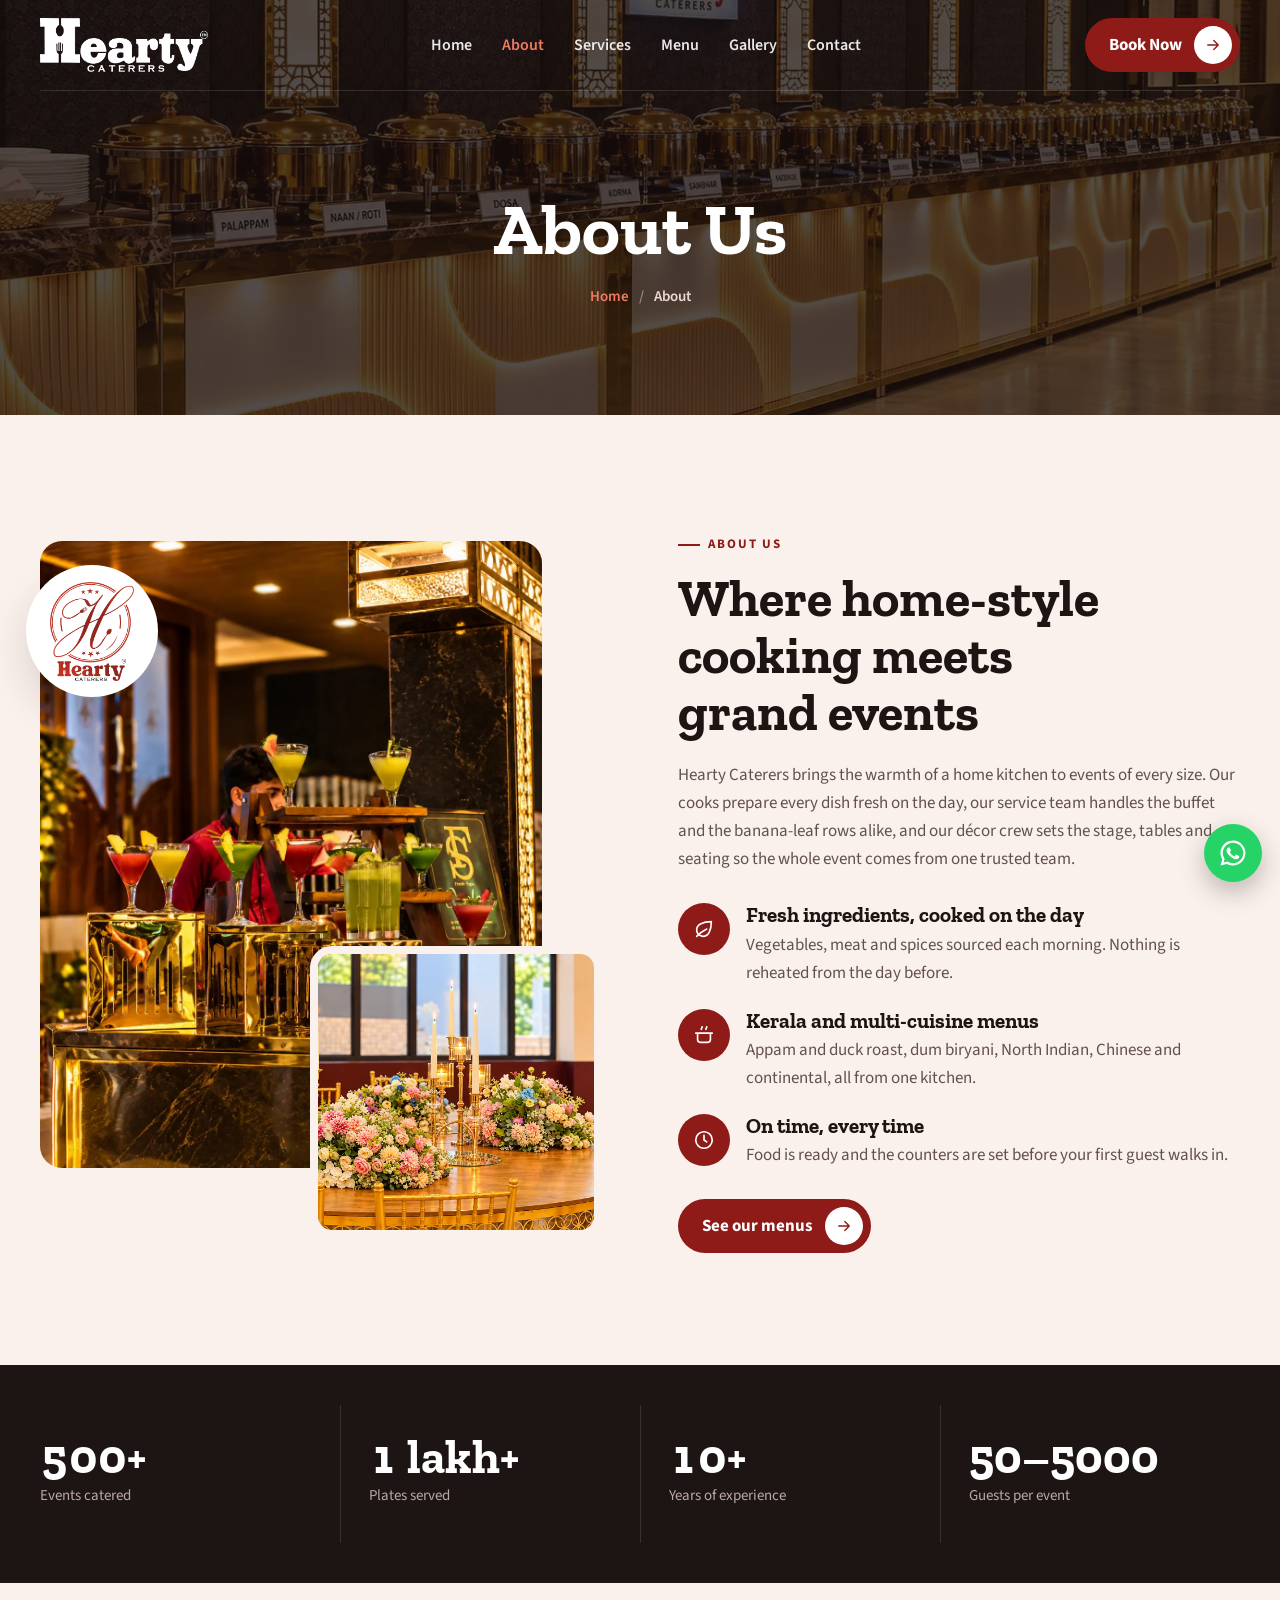
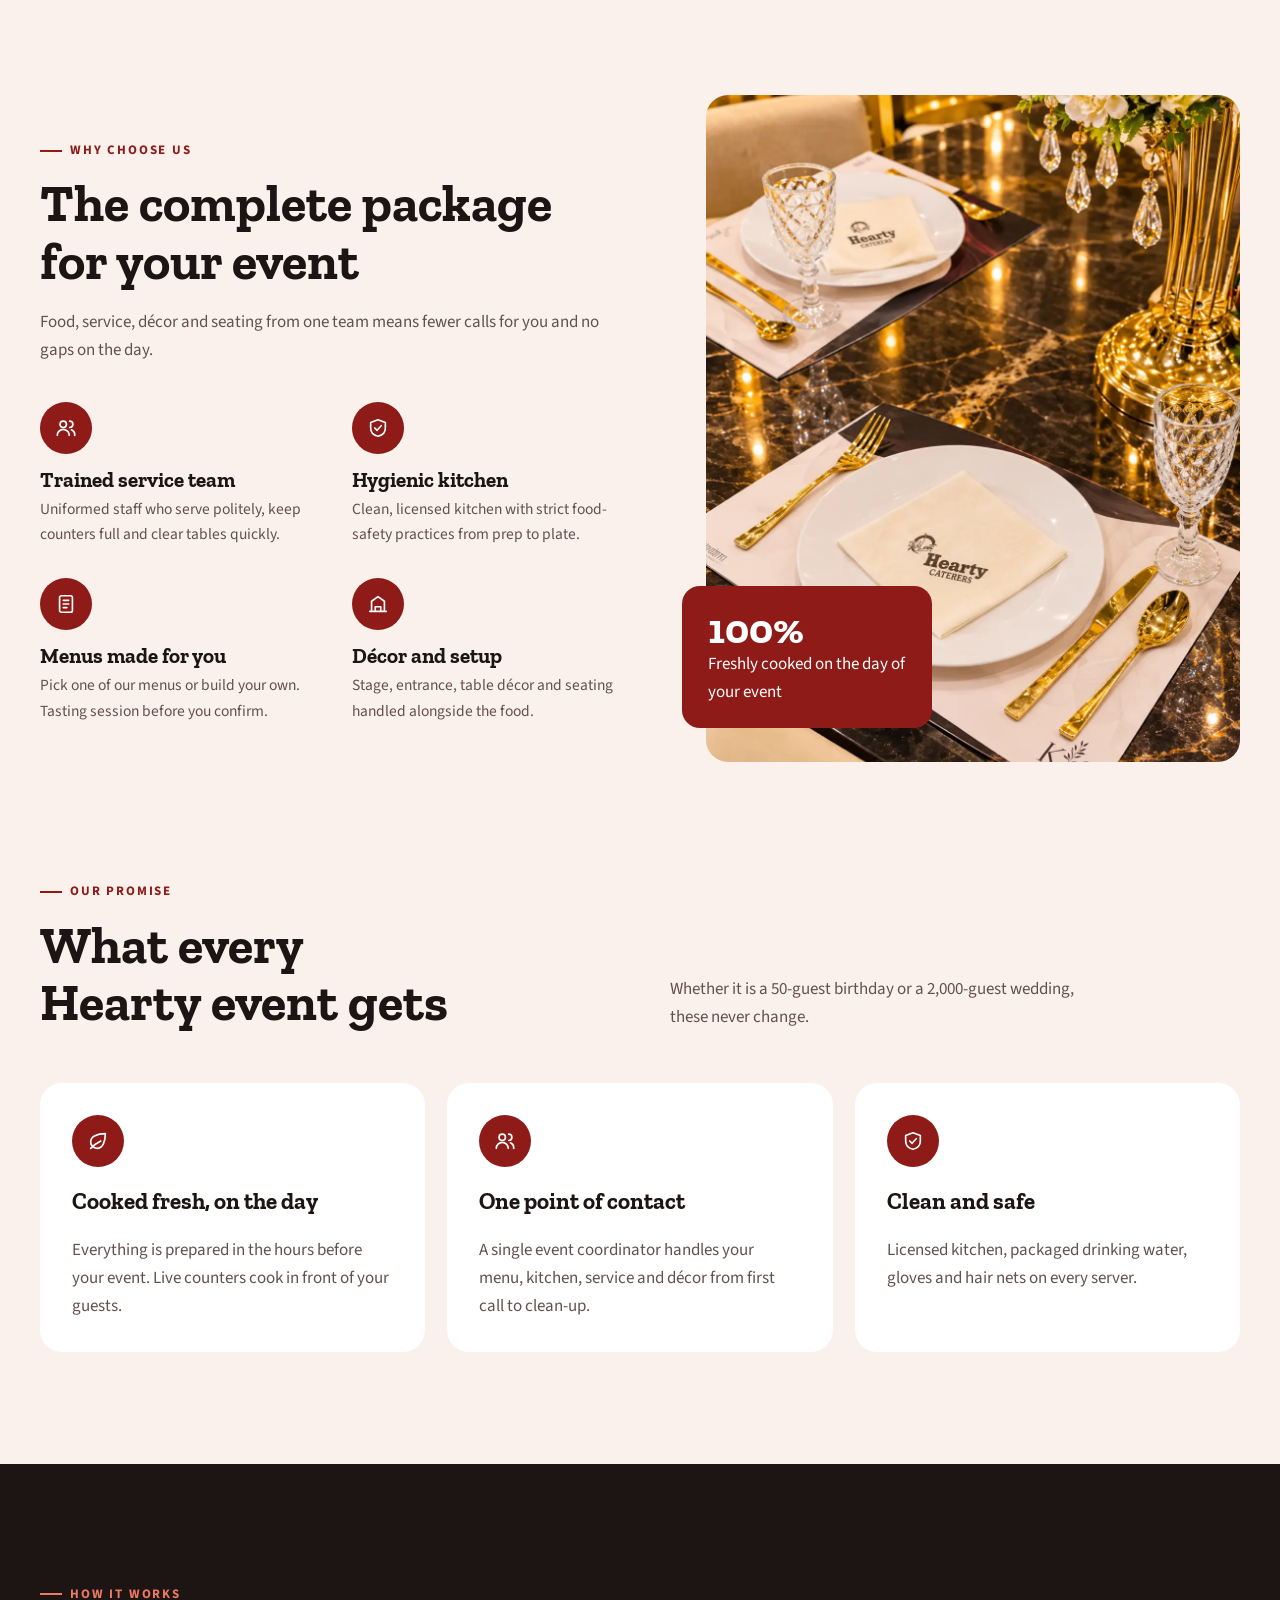
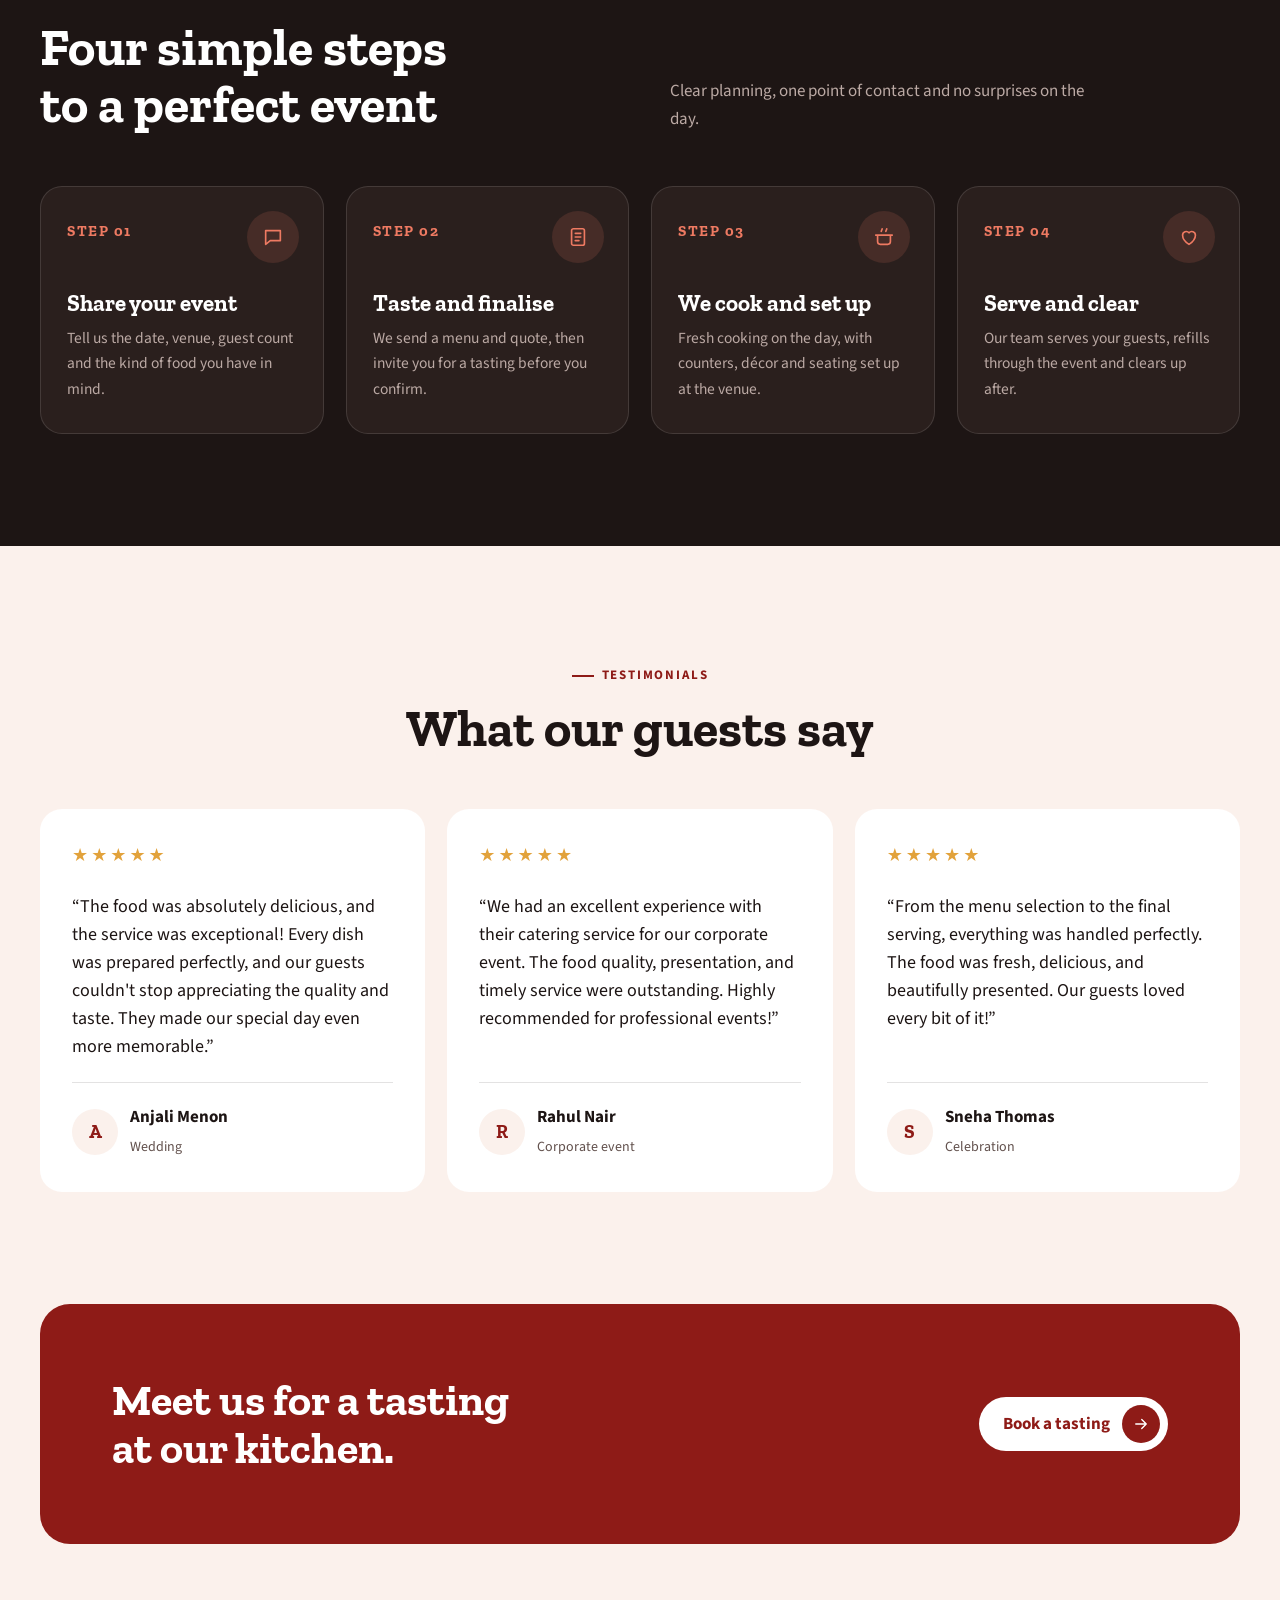
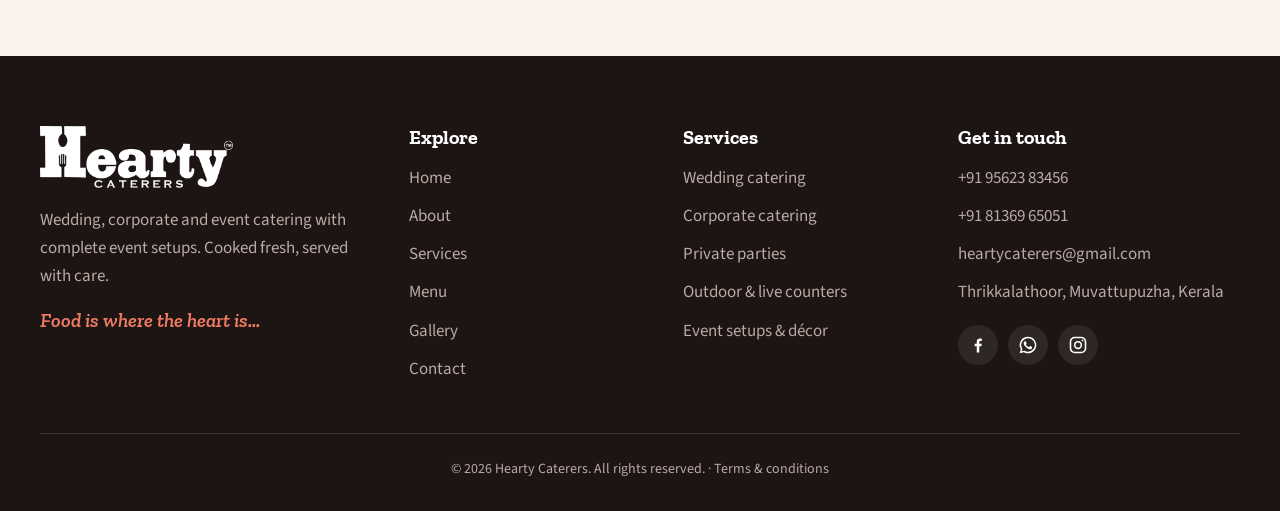
==== commit 04c2e973: "Centre footer copyright; year updates automatically Co-Authored-By: Claude Opus 5.5 <noreply@anthrop" ====
--- a/about.html
+++ b/about.html
@@ -8,7 +8,7 @@
 <link rel="icon" href="images/logo-badge.png">
 <link rel="preconnect" href="https://fonts.googleapis.com"><link rel="preconnect" href="https://fonts.gstatic.com" crossorigin>
 <link rel="stylesheet" href="https://fonts.googleapis.com/css2?family=Zilla+Slab:wght@500;600;700&amp;family=Source+Sans+3:wght@400;500;600;700&amp;display=swap">
-<link rel="stylesheet" href="css/style.css?v=95508752">
+<link rel="stylesheet" href="css/style.css?v=95508919">
 </head>
 <body>
 <header><div class="wrap"><nav class="nav" id="nav" aria-label="Main">
@@ -83,9 +83,9 @@
 <div><h4>Services</h4><ul><li><a href="services.html#wedding">Wedding catering</a></li><li><a href="services.html#corporate">Corporate catering</a></li><li><a href="services.html#parties">Private parties</a></li><li><a href="services.html#outdoor">Outdoor &amp; live counters</a></li><li><a href="services.html#setups">Event setups &amp; décor</a></li></ul></div>
 <div><h4>Get in touch</h4><ul><li><a href="tel:+919562383456">+91 95623 83456</a></li><li><a href="tel:+918136965051">+91 81369 65051</a></li><li><a href="mailto:heartycaterers@gmail.com">heartycaterers@gmail.com</a></li><li>Thrikkalathoor, Muvattupuzha, Kerala</li></ul><div class="socials"><a class="soc" href="https://www.facebook.com/share/14vhnPP2WJ4/" target="_blank" rel="noopener" aria-label="Facebook"><svg viewBox="0 0 24 24" width="20" height="20" fill="currentColor" aria-hidden="true"><path d="M13.5 21v-7.5h2.6l.4-3h-3V8.6c0-.9.3-1.5 1.5-1.5h1.6V4.4c-.3 0-1.2-.1-2.3-.1-2.3 0-3.8 1.4-3.8 3.9v2.3H8v3h2.5V21h3Z"/></svg></a><a class="soc" href="https://wa.me/919562383456" target="_blank" rel="noopener" aria-label="WhatsApp"><svg viewBox="0 0 24 24" width="20" height="20" fill="currentColor" aria-hidden="true"><path d="M12 2a10 10 0 0 0-8.6 15.1L2 22l5-1.3A10 10 0 1 0 12 2Zm0 18.2a8.2 8.2 0 0 1-4.2-1.2l-.3-.2-3 .8.8-2.9-.2-.3A8.2 8.2 0 1 1 12 20.2Zm4.5-6.1c-.2-.1-1.5-.7-1.7-.8s-.4-.1-.6.1-.7.8-.8 1-.3.2-.5.1a6.7 6.7 0 0 1-3.3-2.9c-.3-.4.2-.4.7-1.4a.5.5 0 0 0 0-.4l-.8-1.8c-.2-.5-.4-.4-.6-.4h-.5a.9.9 0 0 0-.7.3 2.8 2.8 0 0 0-.9 2.1 4.9 4.9 0 0 0 1 2.6 11.2 11.2 0 0 0 4.3 3.8c1.6.7 2.2.7 3 .6a2.6 2.6 0 0 0 1.7-1.2 2.1 2.1 0 0 0 .1-1.2c0-.2-.2-.3-.4-.4Z"/></svg></a><a class="soc" href="https://www.instagram.com/hearty_caterers/" target="_blank" rel="noopener" aria-label="Instagram"><svg viewBox="0 0 24 24" width="20" height="20" fill="none" stroke="currentColor" stroke-width="1.9" aria-hidden="true"><rect x="3" y="3" width="18" height="18" rx="5"/><circle cx="12" cy="12" r="4"/><circle cx="17.5" cy="6.5" r="1.1" fill="currentColor" stroke="none"/></svg></a></div></div>
 </div>
-<div class="f-bottom"><span>© 2026 Hearty Caterers. All rights reserved. · <a href="menu.html#terms">Terms &amp; conditions</a></span></div>
+<div class="f-bottom"><span>© <span class="yr">2026</span> Hearty Caterers. All rights reserved. · <a href="menu.html#terms">Terms &amp; conditions</a></span></div>
 </div></footer>
 <a class="wa-float" href="https://wa.me/919562383456?text=Hi%20Hearty%20Caterers%2C%20I%27d%20like%20to%20know%20more%20about%20your%20catering." target="_blank" rel="noopener" aria-label="Chat on WhatsApp"><svg viewBox="0 0 24 24" width="30" height="30" fill="currentColor" aria-hidden="true"><path d="M12 2a10 10 0 0 0-8.6 15.1L2 22l5-1.3A10 10 0 1 0 12 2Zm0 18.2a8.2 8.2 0 0 1-4.2-1.2l-.3-.2-3 .8.8-2.9-.2-.3A8.2 8.2 0 1 1 12 20.2Zm4.5-6.1c-.2-.1-1.5-.7-1.7-.8s-.4-.1-.6.1-.7.8-.8 1-.3.2-.5.1a6.7 6.7 0 0 1-3.3-2.9c-.3-.4.2-.4.7-1.4a.5.5 0 0 0 0-.4l-.8-1.8c-.2-.5-.4-.4-.6-.4h-.5a.9.9 0 0 0-.7.3 2.8 2.8 0 0 0-.9 2.1 4.9 4.9 0 0 0 1 2.6 11.2 11.2 0 0 0 4.3 3.8c1.6.7 2.2.7 3 .6a2.6 2.6 0 0 0 1.7-1.2 2.1 2.1 0 0 0 .1-1.2c0-.2-.2-.3-.4-.4Z"/></svg></a>
-<script src="js/main.js?v=95508752"></script>
+<script src="js/main.js?v=95508919"></script>
 </body>
 </html>
--- a/css/style.css
+++ b/css/style.css
@@ -395,3 +395,18 @@
   .reel-card{scroll-snap-align:start}
 }
 @media (max-width:1100px) and (min-width:600px){.reels{grid-auto-columns:40%}}
+
+/* service cards: line up titles, text and links across cards */
+.svc .body{width:100%;display:flex;flex-direction:column}
+.svc h3{min-height:2.3em;display:flex;align-items:flex-end;line-height:1.15}
+.svc p{min-height:4.7em}
+@media (max-width:560px){.svc h3,.svc p{min-height:0}}
+
+/* menu cards: same layout in every card, links level at the bottom */
+.mcard{display:flex;flex-direction:column;gap:20px}
+.mcard>div{flex:1;display:flex;flex-direction:column;align-items:flex-start}
+.mcard p{min-height:3em}
+.mcard .go{margin-top:auto}
+
+/* footer bottom: centred on every screen */
+.f-bottom{justify-content:center;text-align:center}
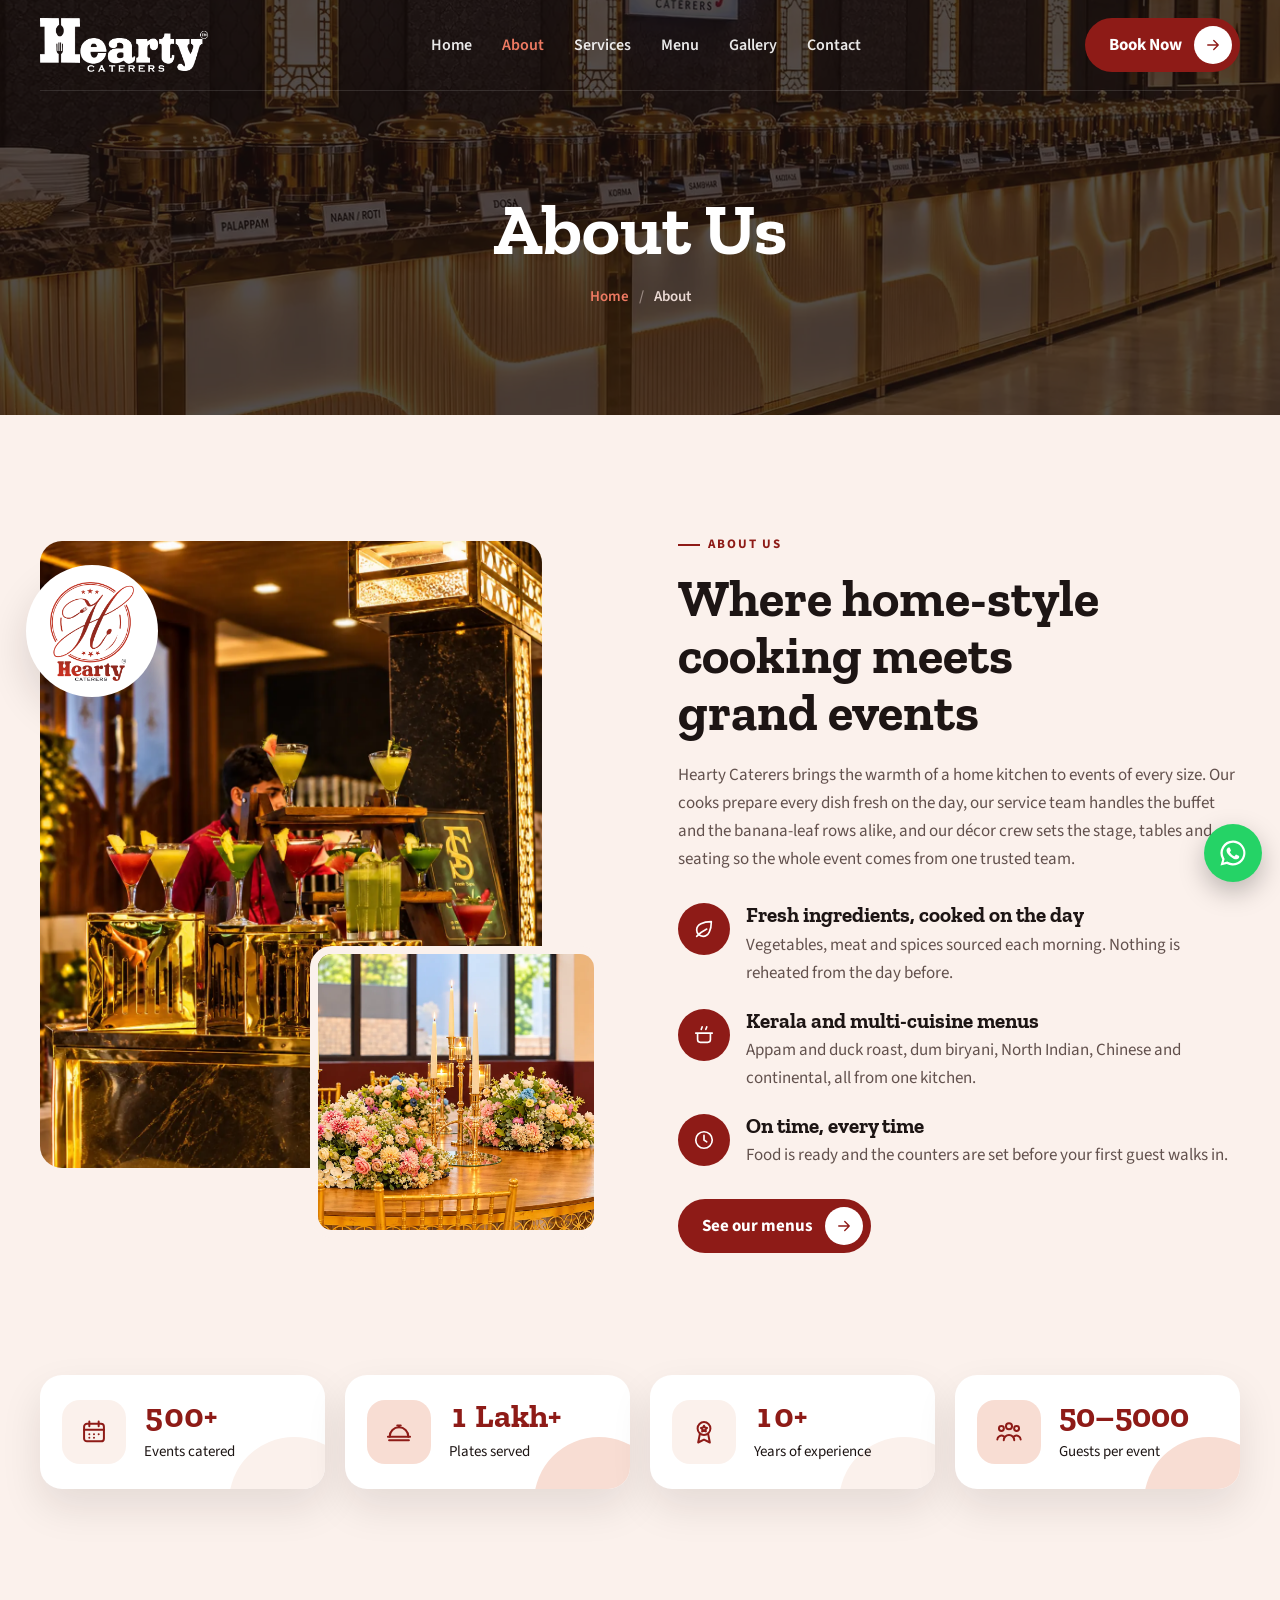
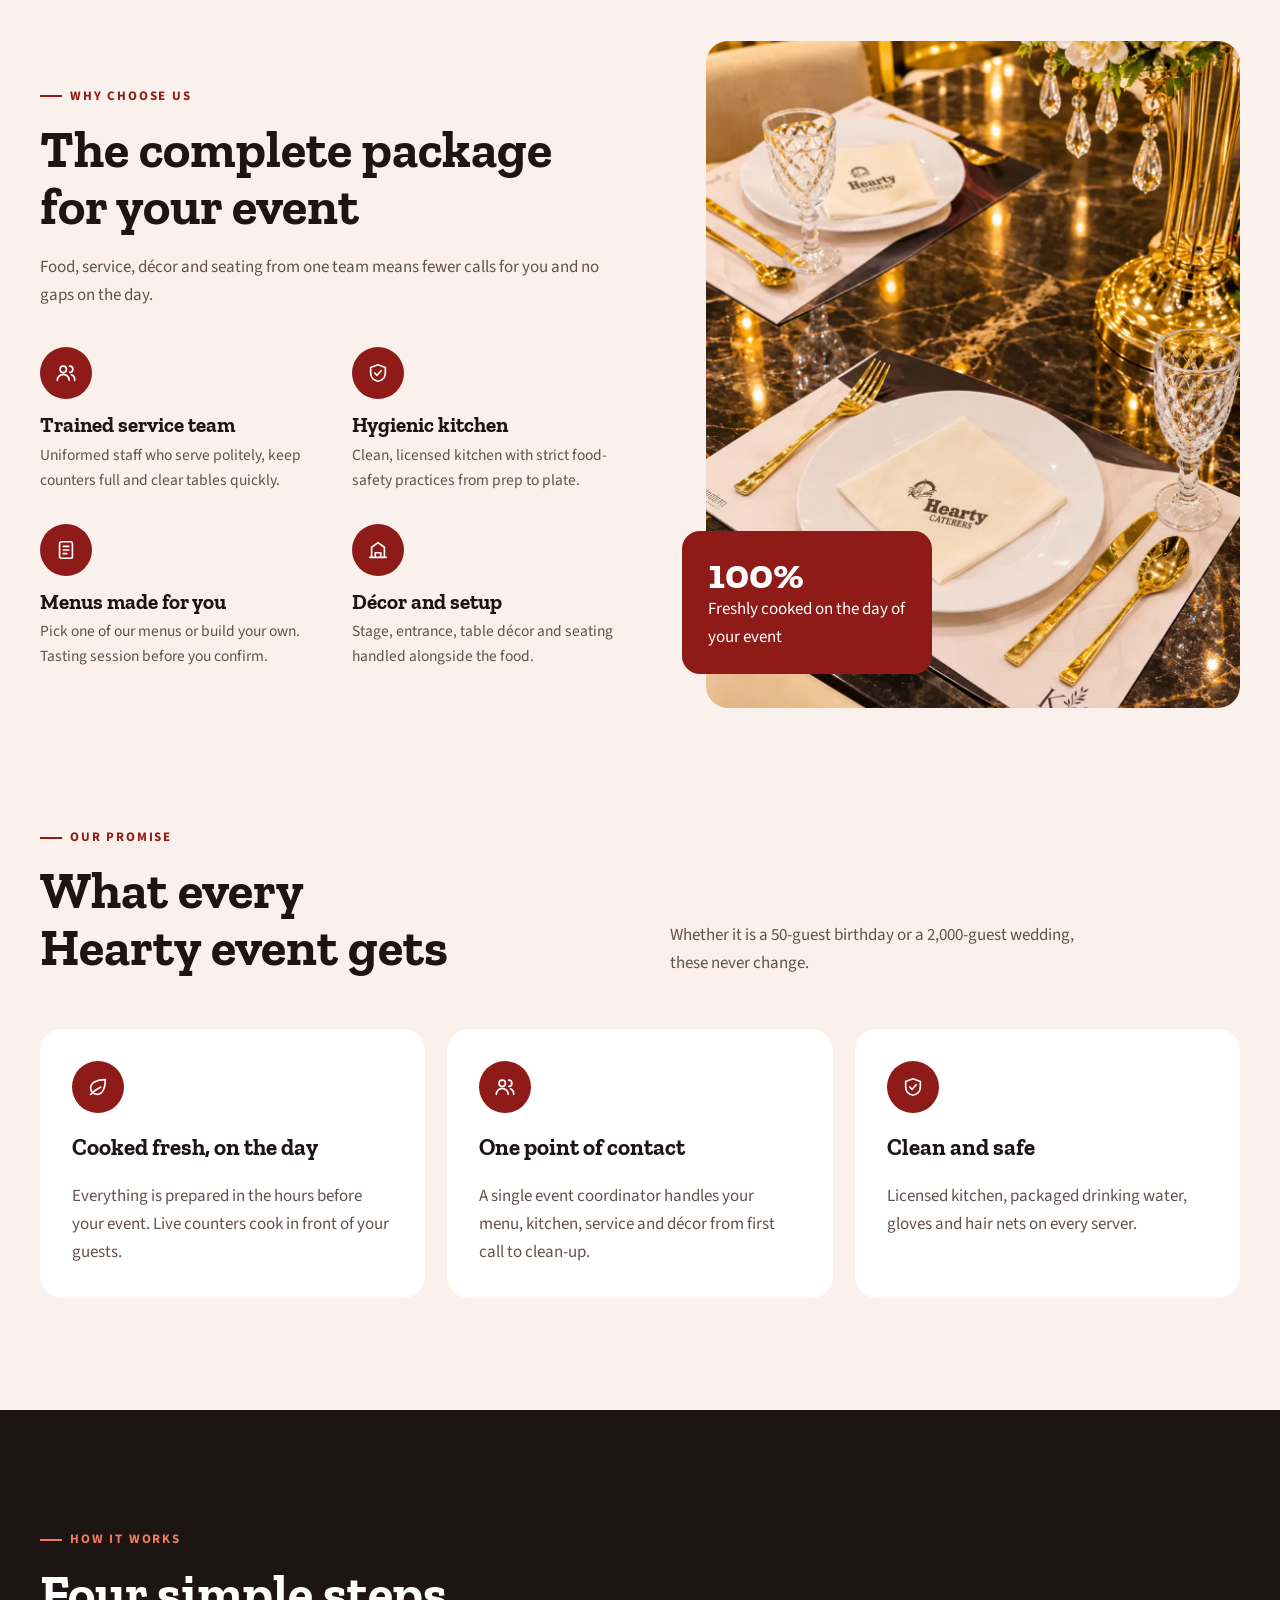
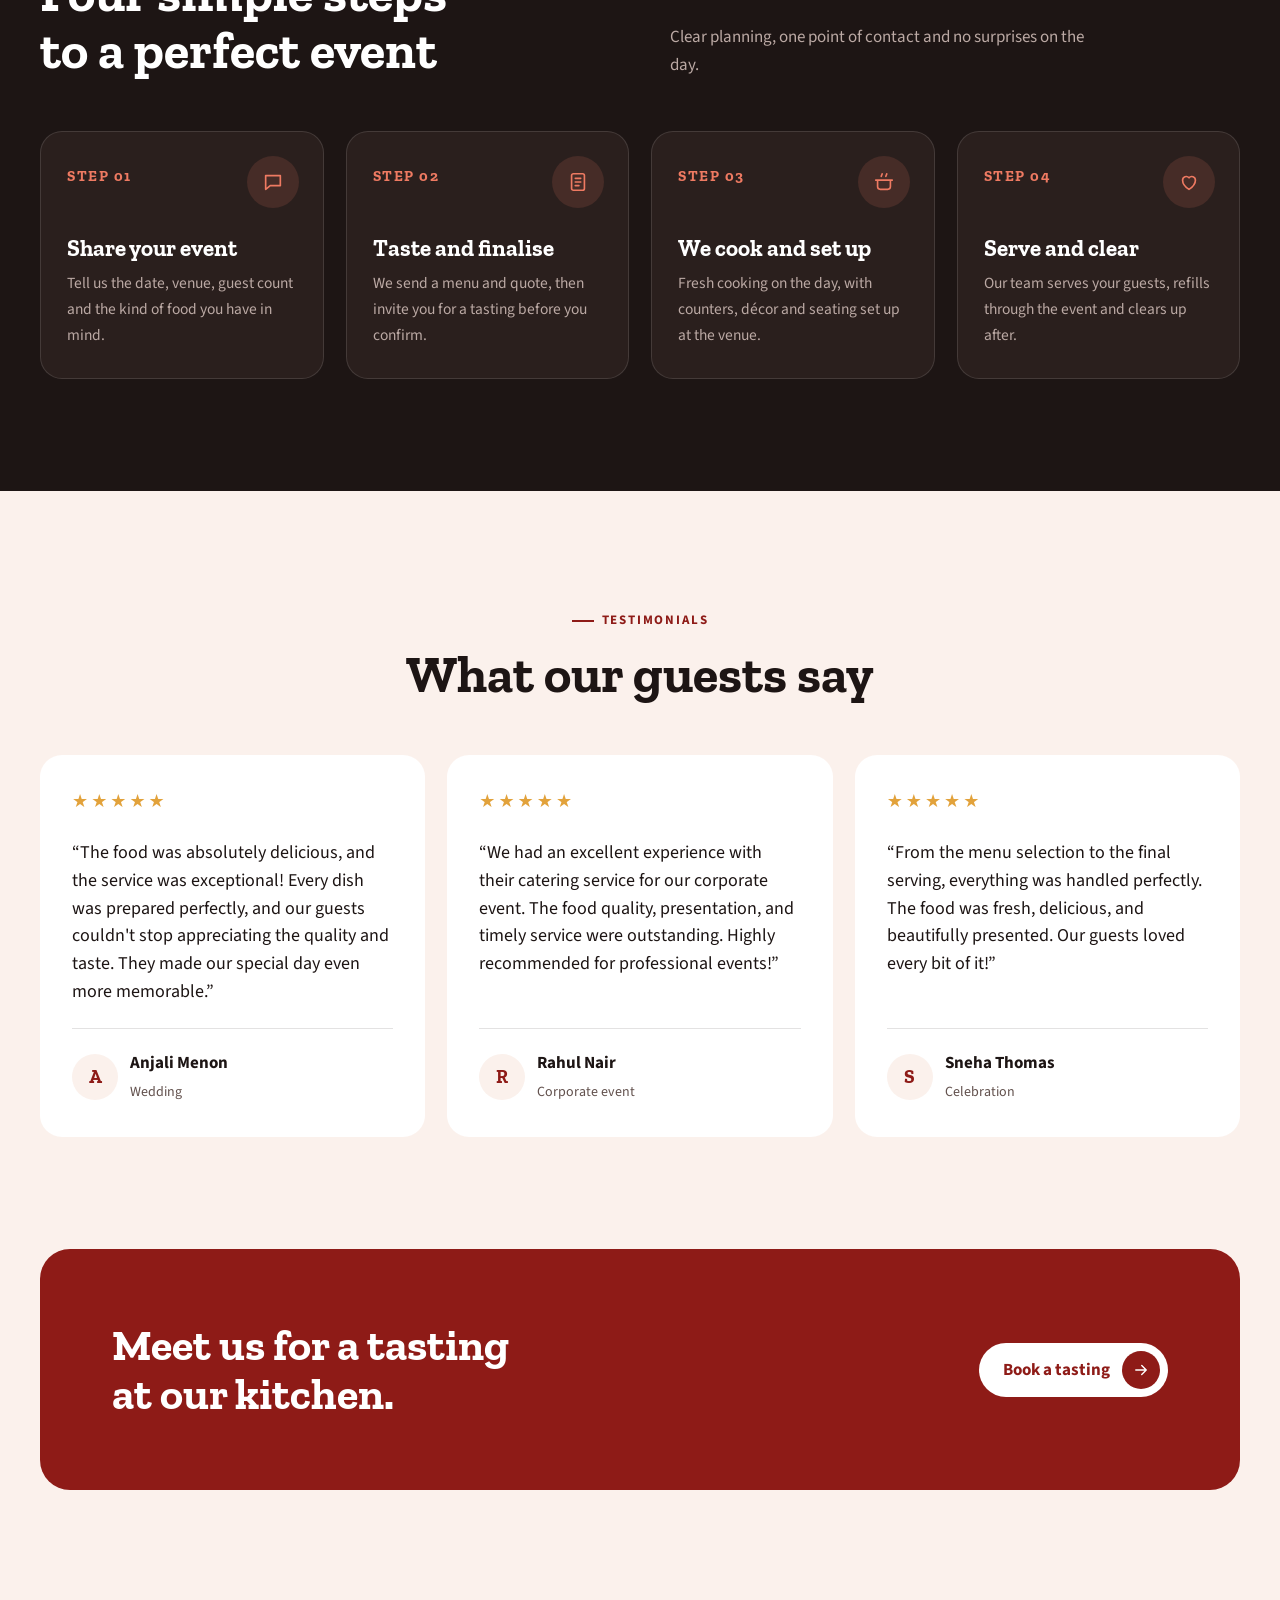
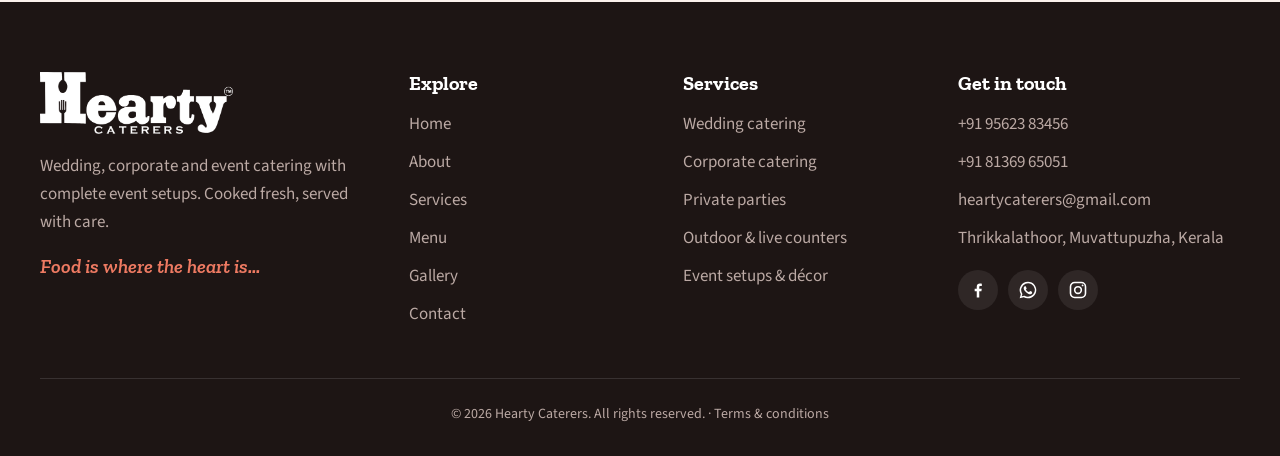
==== commit ef88f082: "Redesign stats as overlapping cards with icons Co-Authored-By: Claude Opus 5.5 <noreply@anthropic.co" ====
--- a/about.html
+++ b/about.html
@@ -8,7 +8,7 @@
 <link rel="icon" href="images/logo-badge.png">
 <link rel="preconnect" href="https://fonts.googleapis.com"><link rel="preconnect" href="https://fonts.gstatic.com" crossorigin>
 <link rel="stylesheet" href="https://fonts.googleapis.com/css2?family=Zilla+Slab:wght@500;600;700&amp;family=Source+Sans+3:wght@400;500;600;700&amp;display=swap">
-<link rel="stylesheet" href="css/style.css?v=95508919">
+<link rel="stylesheet" href="css/style.css?v=95509413">
 </head>
 <body>
 <header><div class="wrap"><nav class="nav" id="nav" aria-label="Main">
@@ -33,11 +33,7 @@
 </div>
 <a class="btn" href="menu.html">See our menus <span class="arr" aria-hidden="true"><svg width="18" height="18" viewBox="0 0 24 24" fill="none" stroke="currentColor" stroke-width="1.8" stroke-linecap="round" stroke-linejoin="round" aria-hidden="true"><path d="M5 12h14M13 6l6 6-6 6"/></svg></span></a>
 </div></div></section>
-<section class="dark" style="padding-block:40px"><div class="wrap"><div class="stats" style="margin-top:0;border-top:0">
-<div class="stat"><b>500+</b><span>Events catered</span></div>
-<div class="stat"><b>1 lakh+</b><span>Plates served</span></div>
-<div class="stat"><b>10+</b><span>Years of experience</span></div>
-<div class="stat"><b>50–5000</b><span>Guests per event</span></div></div></div></section>
+<section class="kpi-sec flat"><div class="wrap"><div class="kpis"><div class="kpi"><span class="kpi-ico"><svg width="28" height="28" viewBox="0 0 24 24" fill="none" stroke="currentColor" stroke-width="1.7" stroke-linecap="round" stroke-linejoin="round" aria-hidden="true"><rect x="3.5" y="5" width="17" height="15" rx="2.5"/><path d="M3.5 10h17M8 3v4M16 3v4"/><path d="M8 14h.01M12 14h.01M16 14h.01M8 17h.01M12 17h.01"/></svg></span><div><b>500+</b><span>Events catered</span></div></div><div class="kpi"><span class="kpi-ico alt"><svg width="28" height="28" viewBox="0 0 24 24" fill="none" stroke="currentColor" stroke-width="1.7" stroke-linecap="round" stroke-linejoin="round" aria-hidden="true"><path d="M4 16a8 8 0 0 1 16 0"/><path d="M2.5 16h19M3.5 19h17M12 8V6.5M10.5 6.5h3"/></svg></span><div><b>1 Lakh+</b><span>Plates served</span></div></div><div class="kpi"><span class="kpi-ico"><svg width="28" height="28" viewBox="0 0 24 24" fill="none" stroke="currentColor" stroke-width="1.7" stroke-linecap="round" stroke-linejoin="round" aria-hidden="true"><circle cx="12" cy="9" r="5.5"/><path d="m12 6.6.8 1.6 1.8.3-1.3 1.2.3 1.8-1.6-.9-1.6.9.3-1.8-1.3-1.2 1.8-.3z"/><path d="M8.5 13.5 7 21l5-2.5 5 2.5-1.5-7.5"/></svg></span><div><b>10+</b><span>Years of experience</span></div></div><div class="kpi"><span class="kpi-ico alt"><svg width="28" height="28" viewBox="0 0 24 24" fill="none" stroke="currentColor" stroke-width="1.7" stroke-linecap="round" stroke-linejoin="round" aria-hidden="true"><circle cx="12" cy="7" r="2.6"/><circle cx="5.5" cy="9" r="2.1"/><circle cx="18.5" cy="9" r="2.1"/><path d="M7.5 19a4.5 4.5 0 0 1 9 0M2 18.5a3.5 3.5 0 0 1 5.5-2.8M22 18.5a3.5 3.5 0 0 0-5.5-2.8"/></svg></span><div><b>50–5000</b><span>Guests per event</span></div></div></div></div></section>
 <section><div class="wrap why">
 <div class="reveal"><span class="eyebrow">Why choose us</span>
 <h2>The complete package for your event</h2>
@@ -86,6 +82,6 @@
 <div class="f-bottom"><span>© <span class="yr">2026</span> Hearty Caterers. All rights reserved. · <a href="menu.html#terms">Terms &amp; conditions</a></span></div>
 </div></footer>
 <a class="wa-float" href="https://wa.me/919562383456?text=Hi%20Hearty%20Caterers%2C%20I%27d%20like%20to%20know%20more%20about%20your%20catering." target="_blank" rel="noopener" aria-label="Chat on WhatsApp"><svg viewBox="0 0 24 24" width="30" height="30" fill="currentColor" aria-hidden="true"><path d="M12 2a10 10 0 0 0-8.6 15.1L2 22l5-1.3A10 10 0 1 0 12 2Zm0 18.2a8.2 8.2 0 0 1-4.2-1.2l-.3-.2-3 .8.8-2.9-.2-.3A8.2 8.2 0 1 1 12 20.2Zm4.5-6.1c-.2-.1-1.5-.7-1.7-.8s-.4-.1-.6.1-.7.8-.8 1-.3.2-.5.1a6.7 6.7 0 0 1-3.3-2.9c-.3-.4.2-.4.7-1.4a.5.5 0 0 0 0-.4l-.8-1.8c-.2-.5-.4-.4-.6-.4h-.5a.9.9 0 0 0-.7.3 2.8 2.8 0 0 0-.9 2.1 4.9 4.9 0 0 0 1 2.6 11.2 11.2 0 0 0 4.3 3.8c1.6.7 2.2.7 3 .6a2.6 2.6 0 0 0 1.7-1.2 2.1 2.1 0 0 0 .1-1.2c0-.2-.2-.3-.4-.4Z"/></svg></a>
-<script src="js/main.js?v=95508919"></script>
+<script src="js/main.js?v=95509286"></script>
 </body>
 </html>
--- a/css/style.css
+++ b/css/style.css
@@ -398,7 +398,7 @@
 
 /* service cards: line up titles, text and links across cards */
 .svc .body{width:100%;display:flex;flex-direction:column}
-.svc h3{min-height:2.3em;display:flex;align-items:flex-end;line-height:1.15}
+.svc h3{line-height:1.15}
 .svc p{min-height:4.7em}
 @media (max-width:560px){.svc h3,.svc p{min-height:0}}
 
@@ -410,3 +410,24 @@
 
 /* footer bottom: centred on every screen */
 .f-bottom{justify-content:center;text-align:center}
+
+/* veg / non-veg marks: drawn as SVG so the dot and triangle sit exactly centred */
+.mark{width:15px;height:15px;border:0;border-radius:0;display:inline-block;background:center/contain no-repeat;flex:none}
+.mark::after{display:none}
+.mark.v{background-image:url("data:image/svg+xml,%3Csvg xmlns='http://www.w3.org/2000/svg' viewBox='0 0 16 16'%3E%3Crect x='1' y='1' width='14' height='14' rx='2' fill='%23fff' stroke='%231E8A3E' stroke-width='1.6'/%3E%3Ccircle cx='8' cy='8' r='3.4' fill='%231E8A3E'/%3E%3C/svg%3E")}
+.mark.n{background-image:url("data:image/svg+xml,%3Csvg xmlns='http://www.w3.org/2000/svg' viewBox='0 0 16 16'%3E%3Crect x='1' y='1' width='14' height='14' rx='2' fill='%23fff' stroke='%238E2A1A' stroke-width='1.6'/%3E%3Cpolygon points='8,4.4 11.8,11.2 4.2,11.2' fill='%238E2A1A'/%3E%3C/svg%3E")}
+
+/* stats cards (replaces in-hero stats strip) */
+.hero{padding-block:170px 150px}
+.kpi-sec{position:relative;z-index:3;margin-top:-72px;padding-block:0 10px}
+.kpi-sec.flat{margin-top:0;padding-block:10px 40px}
+.kpis{display:grid;grid-template-columns:repeat(4,1fr);gap:20px}
+.kpi{position:relative;overflow:hidden;isolation:isolate;display:flex;align-items:center;gap:18px;background:#fff;border-radius:22px;padding:24px 22px;box-shadow:0 18px 40px rgba(29,21,20,.10)}
+.kpi::after{content:"";position:absolute;z-index:-1;width:130px;height:130px;border-radius:50%;right:-34px;bottom:-78px;background:var(--blush)}
+.kpi:nth-child(even)::after{background:#F8DDD3}
+.kpi-ico{flex:none;width:64px;height:64px;border-radius:18px;display:grid;place-items:center;background:var(--blush);color:var(--maroon)}
+.kpi-ico.alt{background:#F8DDD3}
+.kpi b{display:block;font-family:var(--display);font-weight:700;font-size:clamp(28px,2.6vw,36px);line-height:1.05;color:var(--maroon);white-space:nowrap;font-variant-numeric:tabular-nums}
+.kpi span:not(.kpi-ico){display:block;margin-top:6px;font-size:15px;color:var(--ink)}
+@media (max-width:1100px){.kpis{grid-template-columns:1fr 1fr}}
+@media (max-width:520px){.kpis{gap:12px}.kpi{flex-direction:column;align-items:flex-start;gap:12px;padding:18px}.kpi-ico{width:48px;height:48px;border-radius:14px}.kpi-ico svg{width:22px;height:22px}.kpi b{font-size:26px}.kpi span:not(.kpi-ico){font-size:13.5px}.hero{padding-bottom:120px}}
